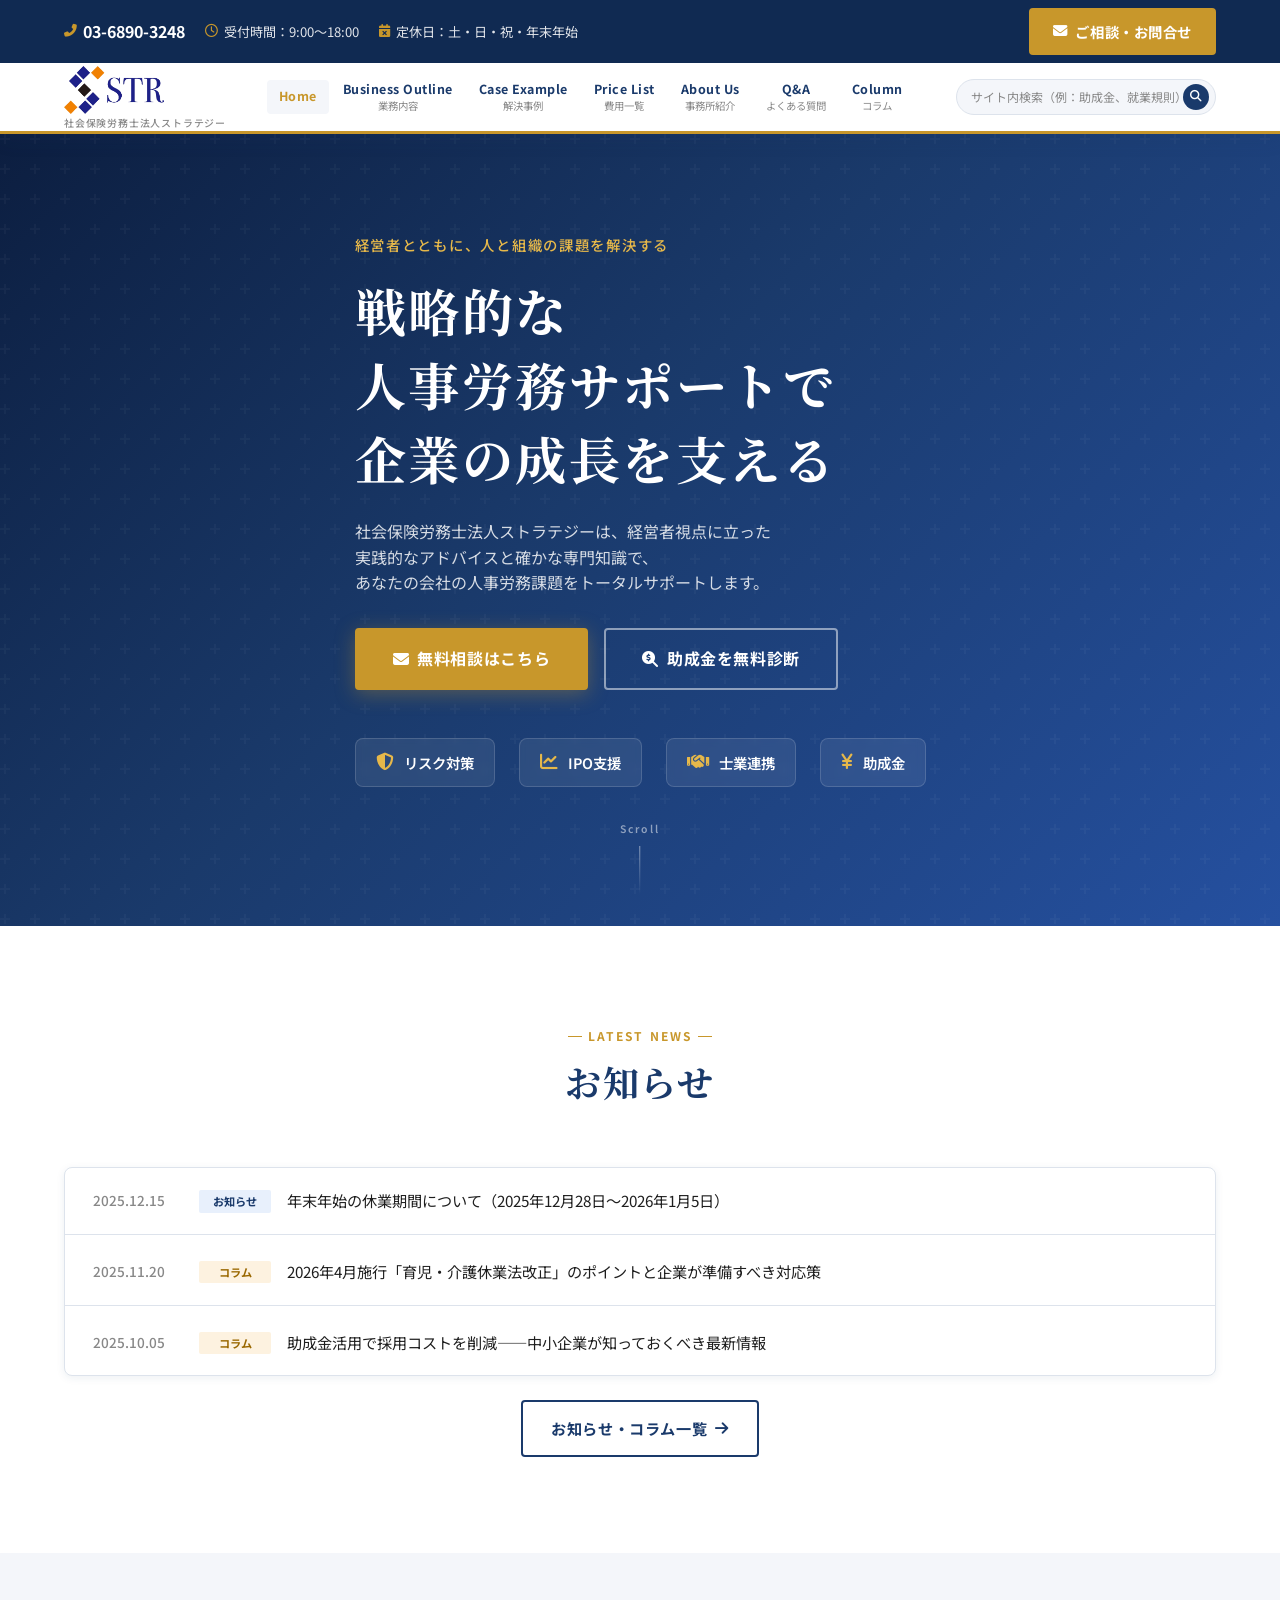
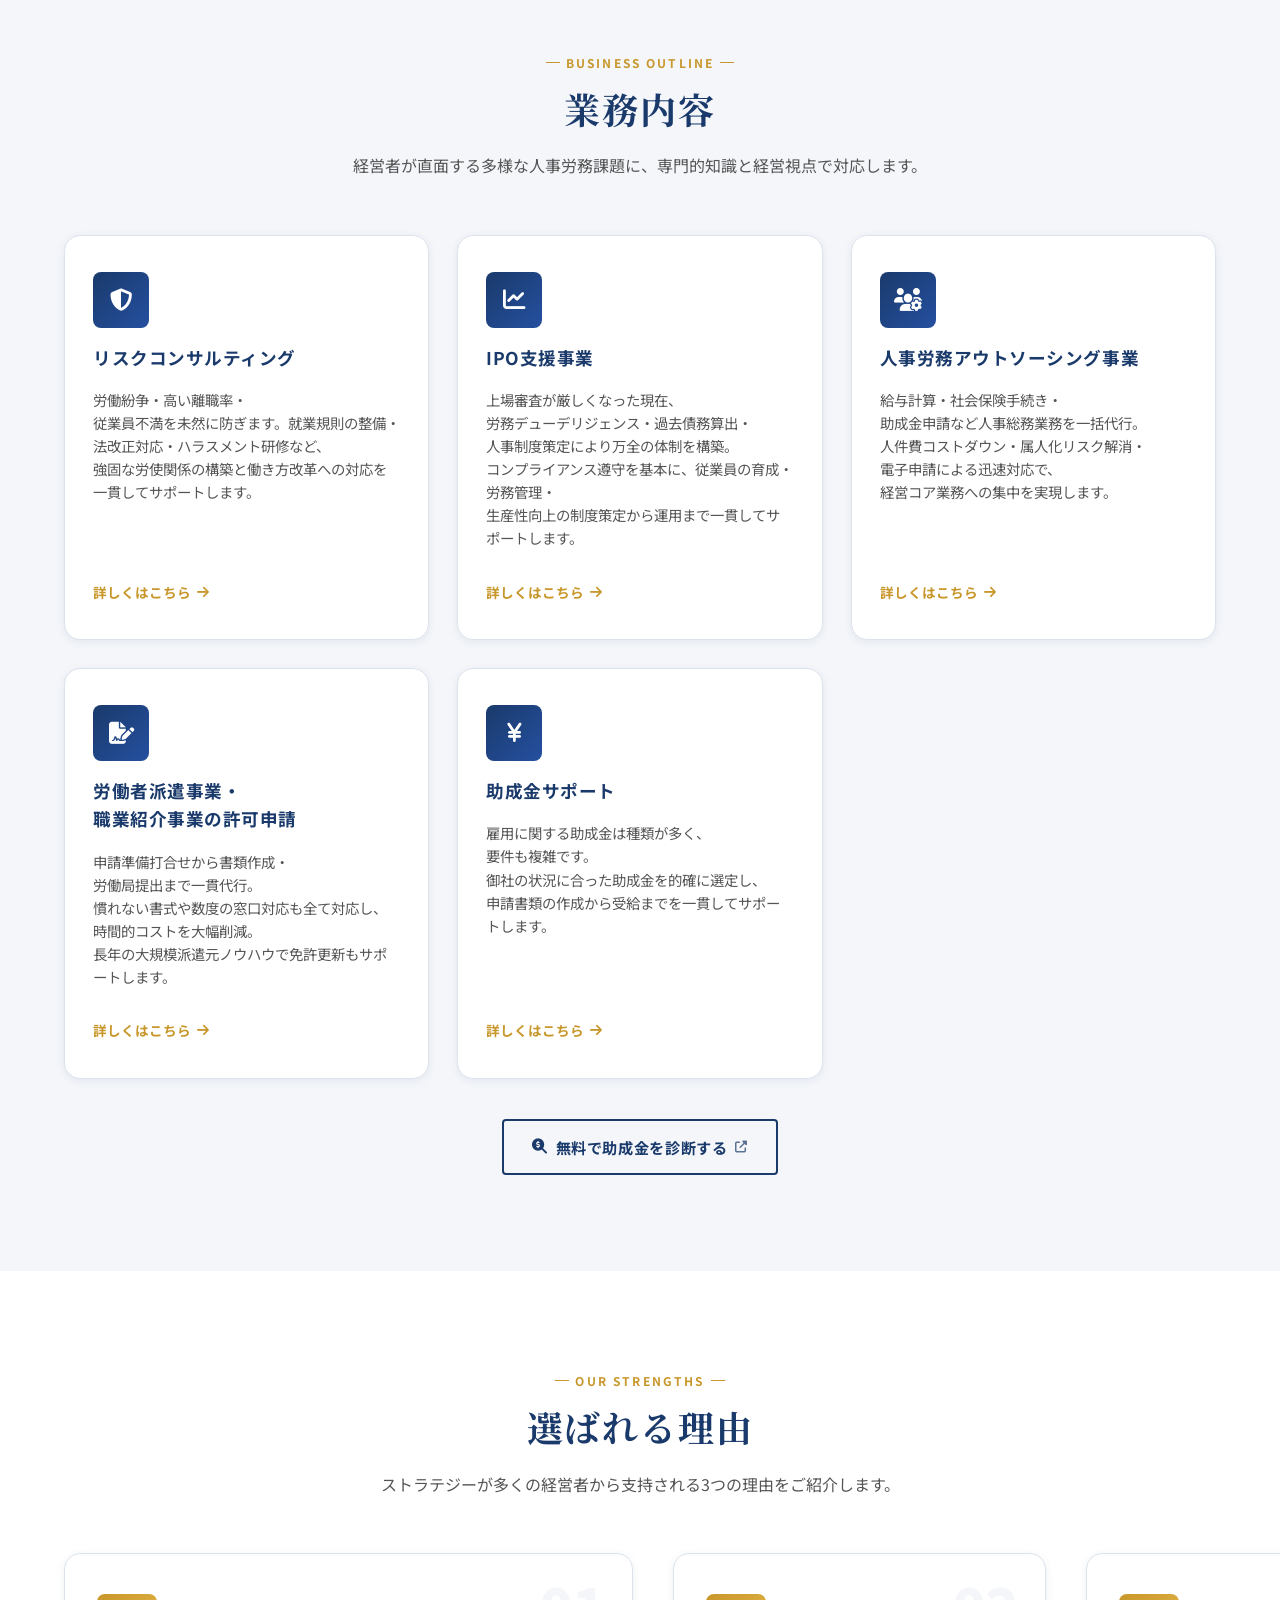
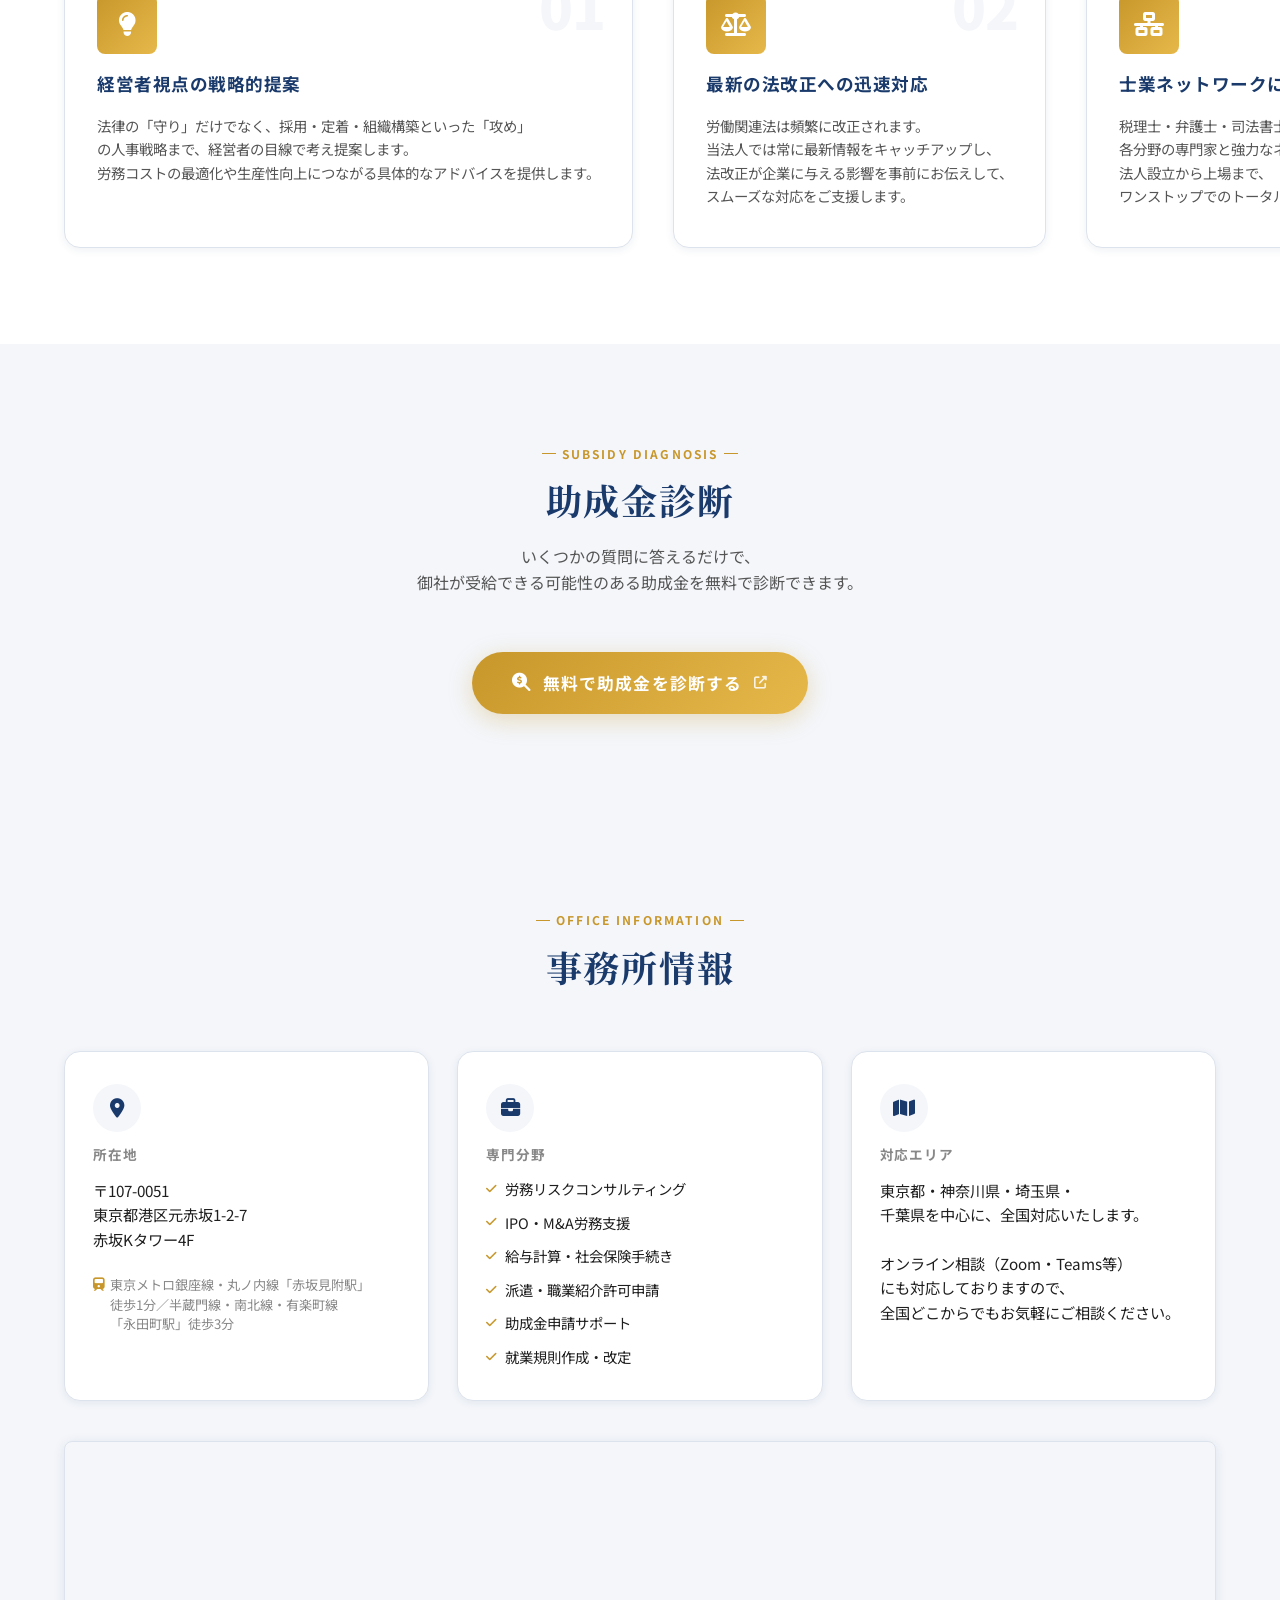
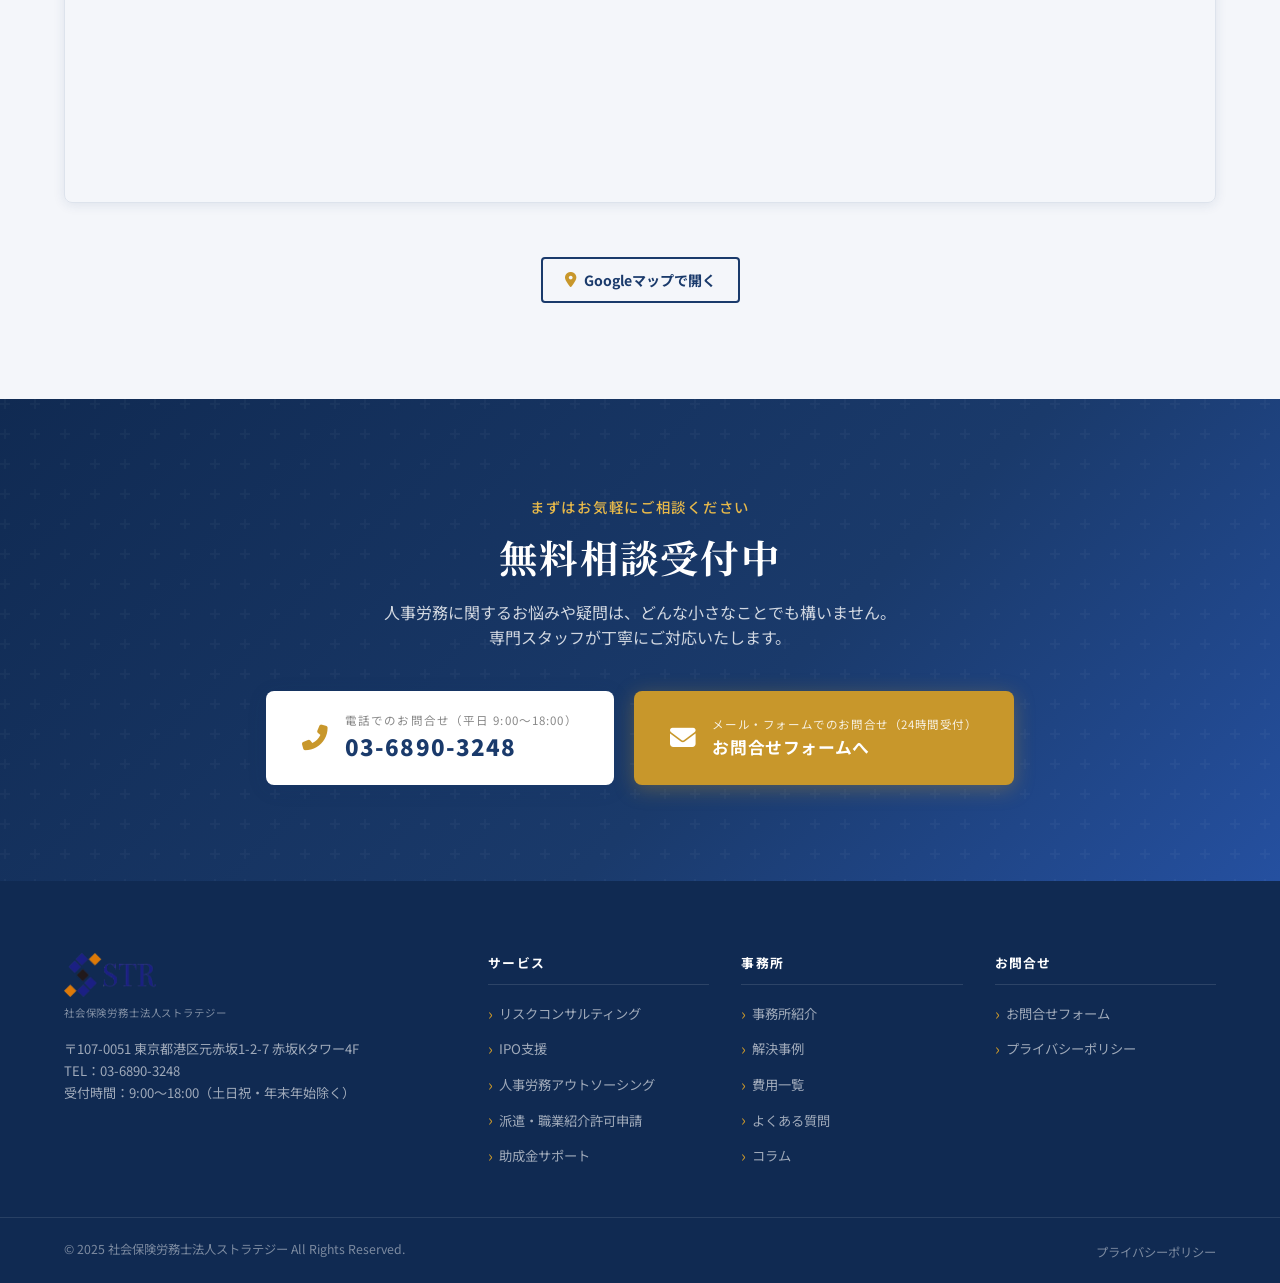
==== index.html @ 5805c8a8 "Add files via upload" ====
<!DOCTYPE html>
<html lang="ja">
<head>
  <meta charset="UTF-8">
  <meta name="viewport" content="width=device-width, initial-scale=1.0">
  <title>社会保険労務士法人ストラテジー｜人事労務・IPO支援・助成金・派遣許可申請</title>
  <meta name="description" content="社会保険労務士法人ストラテジーは東京都港区元赤坂を拠点に、リスクコンサルティング、IPO支援、人事労務アウトソーシング、派遣・職業紹介許可申請、助成金サポートなど、経営者視点で幅広くご支援します。">
  <meta name="keywords" content="社会保険労務士,社労士,東京,港区,IPO支援,人事労務,助成金,派遣許可,職業紹介,リスクコンサル">
  <!-- OGP -->
  <meta property="og:title" content="社会保険労務士法人ストラテジー｜人事労務・IPO支援・助成金">
  <meta property="og:description" content="東京都港区の社会保険労務士法人。経営者視点の戦略的人事労務サポートを提供します。">
  <meta property="og:type" content="website">
  <meta property="og:url" content="https://sr-strategy.jp/">
  <meta property="og:image" content="images/ogp.jpg">
  <meta property="og:site_name" content="社会保険労務士法人ストラテジー">
  <meta name="twitter:card" content="summary_large_image">
  <!-- Fonts -->
  <link rel="preconnect" href="https://fonts.googleapis.com">
  <link rel="preconnect" href="https://fonts.gstatic.com" crossorigin>
  <link href="https://fonts.googleapis.com/css2?family=Noto+Sans+JP:wght@300;400;500;700;900&family=Noto+Serif+JP:wght@400;700&display=swap" rel="stylesheet">
  <!-- Font Awesome -->
  <link rel="stylesheet" href="https://cdn.jsdelivr.net/npm/@fortawesome/fontawesome-free@6.4.0/css/all.min.css">
  <!-- Custom CSS -->
  <link rel="stylesheet" href="css/style.css">
</head>
<body>

  <!-- =========================================================
       HEADER
  ========================================================= -->
  <header class="site-header" id="site-header">
    <div class="header-top">
      <div class="container header-top-inner">
        <div class="header-info">
          <span class="header-tel">
            <i class="fas fa-phone-alt"></i>
            <a href="tel:0368903248">03-6890-3248</a>
          </span>
          <span class="header-hours">
            <i class="far fa-clock"></i>受付時間：9:00〜18:00
          </span>
          <span class="header-holiday">
            <i class="fas fa-calendar-times"></i>定休日：土・日・祝・年末年始
          </span>
        </div>
        <a href="contact.html" class="btn btn-cta">
          <i class="fas fa-envelope"></i>ご相談・お問合せ
        </a>
      </div>
    </div>
    <div class="header-main">
      <div class="container header-main-inner">
        <div class="site-logo">
          <a href="index.html">
            <img src="images/logo-transparent.png" alt="STRATOZ 社会保険労務士法人ストラテジー" class="logo-img">
            <span class="logo-ja">社会保険労務士法人ストラテジー</span>
          </a>
        </div>
        <nav class="global-nav" id="global-nav" aria-label="グローバルナビゲーション">
          <ul class="nav-list">
            <li class="nav-item active"><a href="index.html"><span class="nav-en">Home</span></a></li>
            <li class="nav-item"><a href="business.html"><span class="nav-en">Business Outline</span><span class="nav-ja">業務内容</span></a></li>
            <li class="nav-item"><a href="cases.html"><span class="nav-en">Case Example</span><span class="nav-ja">解決事例</span></a></li>
            <li class="nav-item"><a href="price.html"><span class="nav-en">Price List</span><span class="nav-ja">費用一覧</span></a></li>
            <li class="nav-item"><a href="about.html"><span class="nav-en">About Us</span><span class="nav-ja">事務所紹介</span></a></li>
            <li class="nav-item"><a href="qa.html"><span class="nav-en">Q&amp;A</span><span class="nav-ja">よくある質問</span></a></li>
            <li class="nav-item"><a href="column.html"><span class="nav-en">Column</span><span class="nav-ja">コラム</span></a></li>
          </ul>
        </nav>
        <form class="header-search" action="https://www.google.com/search" method="get" target="_blank" role="search" aria-label="サイト内検索">
          <input type="hidden" name="q" id="header-search-q">
          <input type="text" id="header-search-input" placeholder="サイト内検索（例：助成金、就業規則）" aria-label="検索キーワード" autocomplete="off">
          <button type="submit" aria-label="検索"><i class="fas fa-search"></i></button>
        </form>
        <button class="hamburger" id="hamburger" aria-label="メニューを開く" aria-expanded="false">
          <span></span><span></span><span></span>
        </button>
      </div>
    </div>
  </header>

  <!-- Mobile Nav Overlay -->
  <div class="mobile-nav-overlay" id="mobile-nav-overlay"></div>
  <nav class="mobile-nav" id="mobile-nav" aria-label="モバイルナビゲーション">
    <button class="mobile-nav-close" id="mobile-nav-close" aria-label="メニューを閉じる">
      <i class="fas fa-times"></i>
    </button>
    <div class="mobile-logo">
      <img src="images/logo-transparent.png" alt="STRATOZ 社会保険労務士法人ストラテジー" class="logo-img">
      <span class="logo-ja">社会保険労務士法人ストラテジー</span>
    </div>
    <ul class="mobile-nav-list">
      <li><a href="index.html">Home</a></li>
      <li><a href="business.html">Business Outline <span>業務内容</span></a></li>
      <li><a href="cases.html">Case Example <span>解決事例</span></a></li>
      <li><a href="price.html">Price List <span>費用一覧</span></a></li>
      <li><a href="about.html">About Us <span>事務所紹介</span></a></li>
      <li><a href="qa.html">Q&amp;A <span>よくある質問</span></a></li>
      <li><a href="column.html">Column <span>コラム</span></a></li>
    </ul>
    <form class="mobile-search" action="https://www.google.com/search" method="get" target="_blank" role="search" aria-label="サイト内検索">
      <input type="hidden" name="q" id="mobile-search-q">
      <input type="text" id="mobile-search-input" placeholder="サイト内検索（例：助成金、就業規則）" aria-label="検索キーワード" autocomplete="off">
      <button type="submit" aria-label="検索"><i class="fas fa-search"></i></button>
    </form>
    <div class="mobile-nav-contact">
      <a href="tel:0368903248" class="mobile-tel"><i class="fas fa-phone-alt"></i>03-6890-3248</a>
      <a href="contact.html" class="btn btn-cta"><i class="fas fa-envelope"></i>ご相談・お問合せ</a>
    </div>
  </nav>

  <main id="main-content">

    <!-- =========================================================
         ① HERO
    ========================================================= -->
    <section class="hero" aria-label="ヒーローセクション">
      <div class="hero-bg">
        <div class="hero-overlay"></div>
      </div>
      <div class="container hero-content">
        <div class="hero-text" data-aos="fade-up">
          <p class="hero-catch-sub">経営者とともに、人と組織の課題を解決する</p>
          <h1 class="hero-title">
            戦略的な<br>人事労務サポートで<br>企業の成長を支える
          </h1>
          <p class="hero-desc">
            社会保険労務士法人ストラテジーは、経営者視点に立った<br class="pc-only">
            実践的なアドバイスと確かな専門知識で、<br class="pc-only">
            あなたの会社の人事労務課題をトータルサポートします。
          </p>
          <div class="hero-cta-group">
            <a href="contact.html" class="btn btn-hero-primary">
              <i class="fas fa-envelope"></i>無料相談はこちら
            </a>
            <a href="https://www.strsp.jp/" target="_blank" rel="noopener noreferrer" class="btn btn-hero-secondary">
              <i class="fas fa-search-dollar"></i>助成金を無料診断
            </a>
          </div>
        </div>
        <div class="hero-features">
          <div class="hero-feature-item">
            <i class="fas fa-shield-alt"></i>
            <span>リスク対策</span>
          </div>
          <div class="hero-feature-item">
            <i class="fas fa-chart-line"></i>
            <span>IPO支援</span>
          </div>
          <div class="hero-feature-item">
            <i class="fas fa-handshake"></i>
            <span>士業連携</span>
          </div>
          <div class="hero-feature-item">
            <i class="fas fa-yen-sign"></i>
            <span>助成金</span>
          </div>
        </div>
      </div>
      <div class="hero-scroll">
        <span>Scroll</span>
        <div class="scroll-line"></div>
      </div>
    </section>

    <!-- =========================================================
         ② NEWS & INFORMATION
    ========================================================= -->
    <section class="news-section section-padding" id="news">
      <div class="container">
        <div class="section-header">
          <p class="section-label">Latest News</p>
          <h2 class="section-title">お知らせ</h2>
        </div>
        <div class="news-inner">
          <ul class="news-list" id="news-list">
            <li class="news-item">
              <a href="column.html" class="news-link">
                <time class="news-date" datetime="2025-12-15">2025.12.15</time>
                <span class="news-tag tag-info">お知らせ</span>
                <p class="news-title">年末年始の休業期間について（2025年12月28日〜2026年1月5日）</p>
              </a>
            </li>
            <li class="news-item">
              <a href="column.html" class="news-link">
                <time class="news-date" datetime="2025-11-20">2025.11.20</time>
                <span class="news-tag tag-column">コラム</span>
                <p class="news-title">2026年4月施行「育児・介護休業法改正」のポイントと企業が準備すべき対応策</p>
              </a>
            </li>
            <li class="news-item">
              <a href="column.html" class="news-link">
                <time class="news-date" datetime="2025-10-05">2025.10.05</time>
                <span class="news-tag tag-column">コラム</span>
                <p class="news-title">助成金活用で採用コストを削減——中小企業が知っておくべき最新情報</p>
              </a>
            </li>
          </ul>
          <div class="news-more">
            <a href="column.html" class="btn btn-outline">
              お知らせ・コラム一覧 <i class="fas fa-arrow-right"></i>
            </a>
          </div>
        </div>
      </div>
    </section>

    <!-- =========================================================
         ③ 業務内容カード
    ========================================================= -->
    <section class="business-section section-padding bg-light" id="business">
      <div class="container">
        <div class="section-header">
          <p class="section-label">Business Outline</p>
          <h2 class="section-title">業務内容</h2>
          <p class="section-desc">経営者が直面する多様な人事労務課題に、専門的知識と経営視点で対応します。</p>
        </div>
        <div class="business-grid">

          <article class="business-card" data-aos="fade-up" data-aos-delay="0">
            <div class="business-card-icon">
              <i class="fas fa-shield-alt"></i>
            </div>
            <h3 class="business-card-title">リスクコンサルティング</h3>
            <p class="business-card-desc">
              労働紛争・高い離職率・従業員不満を未然に防ぎます。就業規則の整備・法改正対応・ハラスメント研修など、強固な労使関係の構築と働き方改革への対応を一貫してサポートします。
            </p>
            <a href="business.html#risk" class="business-card-link">
              詳しくはこちら <i class="fas fa-arrow-right"></i>
            </a>
          </article>

          <article class="business-card" data-aos="fade-up" data-aos-delay="100">
            <div class="business-card-icon">
              <i class="fas fa-chart-line"></i>
            </div>
            <h3 class="business-card-title">IPO支援事業</h3>
            <p class="business-card-desc">
              上場審査が厳しくなった現在、労務デューデリジェンス・過去債務算出・人事制度策定により万全の体制を構築。コンプライアンス遵守を基本に、従業員の育成・労務管理・生産性向上の制度策定から運用まで一貫してサポートします。
            </p>
            <a href="business.html#ipo" class="business-card-link">
              詳しくはこちら <i class="fas fa-arrow-right"></i>
            </a>
          </article>

          <article class="business-card" data-aos="fade-up" data-aos-delay="200">
            <div class="business-card-icon">
              <i class="fas fa-users-cog"></i>
            </div>
            <h3 class="business-card-title">人事労務アウトソーシング事業</h3>
            <p class="business-card-desc">
              給与計算・社会保険手続き・助成金申請など人事総務業務を一括代行。人件費コストダウン・属人化リスク解消・電子申請による迅速対応で、経営コア業務への集中を実現します。
            </p>
            <a href="business.html#outsourcing" class="business-card-link">
              詳しくはこちら <i class="fas fa-arrow-right"></i>
            </a>
          </article>

          <article class="business-card" data-aos="fade-up" data-aos-delay="300">
            <div class="business-card-icon">
              <i class="fas fa-file-signature"></i>
            </div>
            <h3 class="business-card-title">労働者派遣事業・職業紹介事業の許可申請</h3>
            <p class="business-card-desc">
              申請準備打合せから書類作成・労働局提出まで一貫代行。慣れない書式や数度の窓口対応も全て対応し、時間的コストを大幅削減。長年の大規模派遣元ノウハウで免許更新もサポートします。
            </p>
            <a href="business.html#dispatch" class="business-card-link">
              詳しくはこちら <i class="fas fa-arrow-right"></i>
            </a>
          </article>

          <article class="business-card" data-aos="fade-up" data-aos-delay="400">
            <div class="business-card-icon">
              <i class="fas fa-yen-sign"></i>
            </div>
            <h3 class="business-card-title">助成金サポート</h3>
            <p class="business-card-desc">
              雇用に関する助成金は種類が多く、要件も複雑です。御社の状況に合った助成金を的確に選定し、申請書類の作成から受給までを一貫してサポートします。
            </p>
            <a href="business.html#subsidy" class="business-card-link">
              詳しくはこちら <i class="fas fa-arrow-right"></i>
            </a>
          </article>

        </div>
        <div class="business-more">
          <a href="https://www.strsp.jp/" target="_blank" rel="noopener noreferrer" class="btn btn-outline">
            <i class="fas fa-search-dollar"></i> 無料で助成金を診断する <i class="fas fa-external-link-alt" style="font-size:0.75rem;opacity:0.7;"></i>
          </a>
        </div>
      </div>
    </section>

    <!-- =========================================================
         ④ 事務所の強み
    ========================================================= -->
    <section class="strength-section section-padding" id="strength">
      <div class="container">
        <div class="section-header">
          <p class="section-label">Our Strengths</p>
          <h2 class="section-title">選ばれる理由</h2>
          <p class="section-desc">ストラテジーが多くの経営者から支持される3つの理由をご紹介します。</p>
        </div>
        <div class="strength-grid">

          <div class="strength-item" data-aos="fade-up" data-aos-delay="0">
            <div class="strength-number">01</div>
            <div class="strength-icon"><i class="fas fa-lightbulb"></i></div>
            <h3 class="strength-title">経営者視点の戦略的提案</h3>
            <p class="strength-desc">
              法律の「守り」だけでなく、採用・定着・組織構築といった「攻め」の人事戦略まで、経営者の目線で考え提案します。労務コストの最適化や生産性向上につながる具体的なアドバイスを提供します。
            </p>
          </div>

          <div class="strength-item" data-aos="fade-up" data-aos-delay="150">
            <div class="strength-number">02</div>
            <div class="strength-icon"><i class="fas fa-balance-scale"></i></div>
            <h3 class="strength-title">最新の法改正への迅速対応</h3>
            <p class="strength-desc">
              労働関連法は頻繁に改正されます。当法人では常に最新情報をキャッチアップし、法改正が企業に与える影響を事前にお伝えして、スムーズな対応をご支援します。
            </p>
          </div>

          <div class="strength-item" data-aos="fade-up" data-aos-delay="300">
            <div class="strength-number">03</div>
            <div class="strength-icon"><i class="fas fa-network-wired"></i></div>
            <h3 class="strength-title">士業ネットワークによる連携対応</h3>
            <p class="strength-desc">
              税理士・弁護士・司法書士・行政書士など、各分野の専門家と強力なネットワークを構築しています。法人設立から上場まで、ワンストップでのトータルサポートが可能です。
            </p>
          </div>

        </div>
      </div>
    </section>

    <!-- =========================================================
         ⑤ 助成金診断
    ========================================================= -->
    <section class="subsidy-section section-padding" id="subsidy-diagnosis">
      <div class="container">
        <div class="section-header" data-aos="fade-up">
          <p class="section-label">Subsidy Diagnosis</p>
          <h2 class="section-title">助成金診断</h2>
          <p class="section-desc">いくつかの質問に答えるだけで、御社が受給できる可能性のある助成金を無料で診断できます。</p>
        </div>
        <div class="subsidy-btn-wrap" data-aos="fade-up">
          <a href="https://www.strsp.jp/" target="_blank" rel="noopener noreferrer" class="btn-subsidy">
            <i class="fas fa-search-dollar"></i>
            無料で助成金を診断する
            <i class="fas fa-external-link-alt subsidy-link-icon"></i>
          </a>
        </div>
      </div>
    </section>

    <!-- =========================================================
         ⑥ 事務所情報
    ========================================================= -->
    <section class="office-section section-padding bg-light" id="office">
      <div class="container">
        <div class="section-header">
          <p class="section-label">Office Information</p>
          <h2 class="section-title">事務所情報</h2>
        </div>
        <div class="office-inner">
          <div class="office-info-grid">
            <div class="office-info-card" data-aos="fade-up">
              <div class="office-info-icon"><i class="fas fa-map-marker-alt"></i></div>
              <h3 class="office-info-label">所在地</h3>
              <p class="office-info-value">
                〒107-0051<br>
                東京都港区元赤坂1-2-7<br>
                赤坂Kタワー4F
              </p>
              <p class="office-access">
                <i class="fas fa-train"></i>東京メトロ銀座線・丸ノ内線「赤坂見附駅」徒歩1分／半蔵門線・南北線・有楽町線「永田町駅」徒歩3分
              </p>
            </div>
            <div class="office-info-card" data-aos="fade-up" data-aos-delay="100">
              <div class="office-info-icon"><i class="fas fa-briefcase"></i></div>
              <h3 class="office-info-label">専門分野</h3>
              <ul class="office-specialty-list">
                <li><i class="fas fa-check"></i>労務リスクコンサルティング</li>
                <li><i class="fas fa-check"></i>IPO・M&amp;A労務支援</li>
                <li><i class="fas fa-check"></i>給与計算・社会保険手続き</li>
                <li><i class="fas fa-check"></i>派遣・職業紹介許可申請</li>
                <li><i class="fas fa-check"></i>助成金申請サポート</li>
                <li><i class="fas fa-check"></i>就業規則作成・改定</li>
              </ul>
            </div>
            <div class="office-info-card" data-aos="fade-up" data-aos-delay="200">
              <div class="office-info-icon"><i class="fas fa-map"></i></div>
              <h3 class="office-info-label">対応エリア</h3>
              <p class="office-info-value">
                東京都・神奈川県・埼玉県・千葉県を中心に、全国対応いたします。<br><br>
                オンライン相談（Zoom・Teams等）にも対応しておりますので、全国どこからでもお気軽にご相談ください。
              </p>
            </div>
          </div>
          <div class="office-map" data-aos="fade-up">
            <iframe
              src="https://www.google.com/maps/embed?pb=!1m18!1m12!1m3!1d3241.5!2d139.7267!3d35.6789!2m3!1f0!2f0!3f0!3m2!1i1024!2i768!4f13.1!3m3!1m2!1s0x60188b7b2b2b2b2b%3A0x0!2z5p2x5Lqs6YO95riv5Yy6576O5LuY5Z2C77yR77yCMi03IOi_o5Z25Lqs5LiKIOWkqumDqA!5e0!3m2!1sja!2sjp!4v1700000000000&q=赤坂Kタワー+東京都港区元赤坂1-2-7"
              width="100%"
              height="360"
              style="border:0;display:block;"
              allowfullscreen=""
              loading="lazy"
              referrerpolicy="no-referrer-when-downgrade"
              title="社会保険労務士法人ストラテジー アクセスマップ"
            ></iframe>
          </div>
          <div style="text-align:center;" data-aos="fade-up">
            <a href="https://www.google.com/maps/search/東京都港区元赤坂1-2-7+赤坂Kタワー4F" target="_blank" rel="noopener noreferrer" class="map-open-btn">
              <i class="fas fa-map-marker-alt"></i>Googleマップで開く
            </a>
          </div>
        </div>
      </div>
    </section>

    <!-- =========================================================
         ⑥ お問合せ
    ========================================================= -->
    <section class="contact-cta-section" id="contact-cta">
      <div class="container">
        <div class="contact-cta-inner">
          <div class="contact-cta-text" data-aos="fade-up">
            <p class="contact-cta-sub">まずはお気軽にご相談ください</p>
            <h2 class="contact-cta-title">無料相談受付中</h2>
            <p class="contact-cta-desc">
              人事労務に関するお悩みや疑問は、どんな小さなことでも構いません。<br>
              専門スタッフが丁寧にご対応いたします。
            </p>
          </div>
          <div class="contact-cta-buttons" data-aos="fade-up" data-aos-delay="150">
            <a href="tel:0368903248" class="btn btn-tel">
              <i class="fas fa-phone-alt"></i>
              <span>
                <small>電話でのお問合せ（平日 9:00〜18:00）</small>
                03-6890-3248
              </span>
            </a>
            <a href="contact.html" class="btn btn-contact-mail">
              <i class="fas fa-envelope"></i>
              <span>
                <small>メール・フォームでのお問合せ（24時間受付）</small>
                お問合せフォームへ
              </span>
            </a>
          </div>
        </div>
      </div>
    </section>

  </main>

  <!-- =========================================================
       ⑦ FOOTER
  ========================================================= -->
  <footer class="site-footer">
    <div class="footer-main">
      <div class="container footer-main-inner">
        <div class="footer-brand">
          <div class="footer-logo">
            <img src="images/logo-transparent.png" alt="STRATOZ 社会保険労務士法人ストラテジー" class="logo-img">
            <span class="logo-ja">社会保険労務士法人ストラテジー</span>
          </div>
          <address class="footer-address">
            〒107-0051 東京都港区元赤坂1-2-7 赤坂Kタワー4F<br>
            TEL：<a href="tel:0368903248">03-6890-3248</a><br>
            受付時間：9:00〜18:00（土日祝・年末年始除く）
          </address>
        </div>

        <nav class="footer-nav" aria-label="フッターナビゲーション">
          <div class="footer-nav-col">
            <h3 class="footer-nav-heading">サービス</h3>
            <ul>
              <li><a href="business.html#risk">リスクコンサルティング</a></li>
              <li><a href="business.html#ipo">IPO支援</a></li>
              <li><a href="business.html#outsourcing">人事労務アウトソーシング</a></li>
              <li><a href="business.html#dispatch">派遣・職業紹介許可申請</a></li>
              <li><a href="business.html#subsidy">助成金サポート</a></li>
            </ul>
          </div>
          <div class="footer-nav-col">
            <h3 class="footer-nav-heading">事務所</h3>
            <ul>
              <li><a href="about.html">事務所紹介</a></li>
              <li><a href="cases.html">解決事例</a></li>
              <li><a href="price.html">費用一覧</a></li>
              <li><a href="qa.html">よくある質問</a></li>
              <li><a href="column.html">コラム</a></li>
            </ul>
          </div>
          <div class="footer-nav-col">
            <h3 class="footer-nav-heading">お問合せ</h3>
            <ul>
              <li><a href="contact.html">お問合せフォーム</a></li>
              <li><a href="privacy.html">プライバシーポリシー</a></li>
            </ul>
          </div>
        </nav>
      </div>
    </div>
    <div class="footer-bottom">
      <div class="container footer-bottom-inner">
        <p class="copyright">&copy; 2025 社会保険労務士法人ストラテジー All Rights Reserved.</p>
        <ul class="footer-links">
          <li><a href="privacy.html">プライバシーポリシー</a></li>
        </ul>
      </div>
    </div>
  </footer>

  <!-- Back to Top -->
  <button class="back-to-top" id="back-to-top" aria-label="ページトップへ戻る">
    <i class="fas fa-chevron-up"></i>
  </button>

  <!-- JS -->
  <script src="js/main.js"></script>
</body>
</html>
---- css/style.css ----
/* ============================================================
   社会保険労務士法人ストラテジー - メインスタイルシート
   ============================================================ */

/* ----------------------------------------------------------
   CSS Variables / Root
---------------------------------------------------------- */
:root {
  /* Brand Colors */
  --color-primary:      #1a3a6b;   /* Navy Blue */
  --color-primary-dark: #102a52;
  --color-primary-light:#2550a0;
  --color-accent:       #c8972b;   /* Gold */
  --color-accent-light: #e6b84a;
  --color-text:         #1e1e1e;
  --color-text-light:   #555555;
  --color-text-muted:   #888888;
  --color-bg:           #ffffff;
  --color-bg-light:     #f4f6fa;
  --color-border:       #dde3ec;
  --color-white:        #ffffff;

  /* Typography */
  --font-sans:  'Noto Sans JP', sans-serif;
  --font-serif: 'Noto Serif JP', serif;

  /* Spacing */
  --section-padding: 96px 0;
  --section-padding-sm: 60px 0;

  /* Transitions */
  --transition: 0.3s ease;
  --transition-slow: 0.6s ease;

  /* Shadows */
  --shadow-sm: 0 2px 8px rgba(26,58,107,0.08);
  --shadow-md: 0 4px 20px rgba(26,58,107,0.12);
  --shadow-lg: 0 8px 40px rgba(26,58,107,0.16);

  /* Radius */
  --radius-sm: 4px;
  --radius-md: 8px;
  --radius-lg: 16px;

  /* Container */
  --container-max: 1200px;
  --container-pad: 0 24px;
}

/* ----------------------------------------------------------
   Reset & Base
---------------------------------------------------------- */
*, *::before, *::after { box-sizing: border-box; margin: 0; padding: 0; }

html {
  font-size: 16px;
  scroll-behavior: smooth;
  scroll-padding-top: 100px;
}

body {
  font-family: var(--font-sans);
  font-weight: 400;
  color: var(--color-text);
  background: var(--color-bg);
  line-height: 1.6;
  -webkit-font-smoothing: antialiased;
  /* 日本語：単語の途中で改行しない */
  word-break: keep-all;
  overflow-wrap: break-word;
  line-break: strict;
}

img { max-width: 100%; height: auto; display: block; }
a { color: inherit; text-decoration: none; transition: var(--transition); }
ul { list-style: none; }
address { font-style: normal; }
button { cursor: pointer; border: none; background: none; font-family: inherit; }

/* ----------------------------------------------------------
   Paragraph & text layout
---------------------------------------------------------- */
/* 日本語：p タグでも単語の途中で改行しない */
p {
  word-break: keep-all;
  overflow-wrap: break-word;
}
/* コンテンツ領域の p タグ：適切な行間と段落間余白 */
.content-section p,
.page-hero p,
section p {
  line-height: 1.6;
  margin-bottom: 12px;
}
/* 最後の p は余白なし */
.content-section p:last-child,
section p:last-child {
  margin-bottom: 0;
}
/* section-desc */
.section-desc {
  line-height: 1.6 !important;
  margin-bottom: 0 !important;
}
/* コンテンツ領域の li：箇条書き行間を詰める */
.content-section li,
section li {
  line-height: 1.5;
  margin-bottom: 4px;
}
.content-section li:last-child,
section li:last-child {
  margin-bottom: 0;
}
/* スマホ専用の改行タグ（.br-sp）は PC で非表示 */
.br-sp { display: none; }
@media (max-width: 640px) {
  .br-sp { display: block; }
}

/* ----------------------------------------------------------
   Utility
---------------------------------------------------------- */
.container {
  max-width: var(--container-max);
  margin: 0 auto;
  padding: var(--container-pad);
}

.section-padding { padding: var(--section-padding); }
.bg-light { background: var(--color-bg-light); }
.pc-only { display: inline; }

/* Section Header */
.section-header {
  text-align: center;
  margin-bottom: 56px;
}
.section-label {
  display: inline-block;
  font-size: 0.75rem;
  font-weight: 700;
  letter-spacing: 0.18em;
  text-transform: uppercase;
  color: var(--color-accent);
  margin-bottom: 8px;
  position: relative;
  padding: 0 20px;
}
.section-label::before,
.section-label::after {
  content: '';
  position: absolute;
  top: 50%;
  width: 14px;
  height: 1px;
  background: var(--color-accent);
}
.section-label::before { right: 0; }
.section-label::after  { left: 0; }

.section-title {
  font-size: clamp(1.75rem, 4vw, 2.25rem);
  font-weight: 700;
  color: var(--color-primary);
  letter-spacing: 0.05em;
  margin-bottom: 16px;
  font-family: var(--font-serif);
}
.section-desc {
  font-size: 1rem;
  color: var(--color-text-light);
  max-width: 640px;
  margin: 0 auto;
  line-height: 1.6;
}

/* Buttons */
.btn {
  display: inline-flex;
  align-items: center;
  gap: 8px;
  font-family: var(--font-sans);
  font-weight: 700;
  font-size: 0.95rem;
  letter-spacing: 0.04em;
  border-radius: var(--radius-sm);
  transition: var(--transition);
  cursor: pointer;
  text-align: center;
  white-space: nowrap;
  padding: 14px 28px;
  text-decoration: none;
}
.btn-cta {
  background: var(--color-accent);
  color: var(--color-white);
  border: 2px solid var(--color-accent);
  padding: 10px 22px;
  font-size: 0.9rem;
  border-radius: var(--radius-sm);
}
.btn-cta:hover {
  background: var(--color-accent-light);
  border-color: var(--color-accent-light);
  transform: translateY(-1px);
}
.btn-outline {
  background: transparent;
  color: var(--color-primary);
  border: 2px solid var(--color-primary);
  border-radius: var(--radius-sm);
}
.btn-outline:hover {
  background: var(--color-primary);
  color: var(--color-white);
  transform: translateY(-1px);
}

/* AOS-like fade animations (CSS only) */
[data-aos] {
  opacity: 0;
  transform: translateY(24px);
  transition: opacity 0.7s ease, transform 0.7s ease;
}
[data-aos].aos-animate {
  opacity: 1;
  transform: translateY(0);
}
[data-aos-delay="100"] { transition-delay: 0.1s; }
[data-aos-delay="150"] { transition-delay: 0.15s; }
[data-aos-delay="200"] { transition-delay: 0.2s; }
[data-aos-delay="300"] { transition-delay: 0.3s; }
[data-aos-delay="400"] { transition-delay: 0.4s; }

/* ----------------------------------------------------------
   HEADER
---------------------------------------------------------- */
.site-header {
  position: sticky;
  top: 0;
  z-index: 1000;
  box-shadow: var(--shadow-md);
}

/* Header Top Bar */
.header-top {
  background: var(--color-primary-dark);
  color: var(--color-white);
  padding: 8px 0;
}
.header-top-inner {
  display: flex;
  align-items: center;
  justify-content: space-between;
  gap: 16px;
}
.header-info {
  display: flex;
  align-items: center;
  gap: 20px;
  flex-wrap: wrap;
  font-size: 0.82rem;
}
.header-info span {
  display: flex;
  align-items: center;
  gap: 6px;
  color: rgba(255,255,255,0.88);
}
.header-tel {
  font-size: 1rem !important;
  font-weight: 700;
  color: var(--color-white) !important;
}
.header-tel a { color: inherit; }
.header-tel a:hover { color: var(--color-accent-light); }
.header-info i { color: var(--color-accent); font-size: 0.8rem; }

/* Header Main */
.header-main {
  background: var(--color-white);
  border-bottom: 3px solid var(--color-accent);
}
.header-main-inner {
  display: flex;
  align-items: center;
  justify-content: space-between;
  gap: 16px;
  min-height: 68px;
}

/* Logo */
.site-logo a {
  display: flex;
  flex-direction: column;
  line-height: 1;
  gap: 4px;
}
/* ヘッダーロゴ画像 */
.logo-img {
  display: block;
  height: 48px;
  width: auto;
  max-width: 220px;
  object-fit: contain;
  object-position: left center;
}
/* フォールバック（画像なし時） */
.logo-en {
  font-size: 1.55rem;
  font-weight: 900;
  letter-spacing: 0.22em;
  background: linear-gradient(135deg, var(--color-primary) 0%, var(--color-primary-light) 60%, var(--color-accent) 100%);
  -webkit-background-clip: text;
  -webkit-text-fill-color: transparent;
  background-clip: text;
  text-transform: uppercase;
  display: none; /* 画像使用時は非表示 */
}
.logo-ja {
  font-size: 0.62rem;
  color: var(--color-text-muted);
  letter-spacing: 0.08em;
  font-weight: 500;
}

/* Global Nav */
.global-nav { display: flex; align-items: center; gap: 8px; }

/* ----------------------------------------------------------
   SITE SEARCH FORM
---------------------------------------------------------- */
/* PC ヘッダー内検索フォーム */
.header-search {
  display: flex;
  align-items: center;
  background: var(--color-bg-light);
  border: 1px solid var(--color-border);
  border-radius: 100px;
  padding: 4px 6px 4px 14px;
  gap: 4px;
  transition: var(--transition);
  width: 260px;
  flex-shrink: 0;
}
.header-search:focus-within {
  border-color: var(--color-primary);
  box-shadow: 0 0 0 2px rgba(26,58,107,0.10);
  background: #fff;
}
.header-search input {
  flex: 1;
  border: none;
  background: transparent;
  font-family: var(--font-sans);
  font-size: 0.78rem;
  color: var(--color-text);
  outline: none;
  min-width: 0;
}
.header-search input::placeholder {
  color: var(--color-text-muted);
  font-size: 0.75rem;
}
.header-search button {
  display: flex;
  align-items: center;
  justify-content: center;
  width: 26px;
  height: 26px;
  border-radius: 50%;
  background: var(--color-primary);
  color: #fff;
  border: none;
  cursor: pointer;
  flex-shrink: 0;
  transition: var(--transition);
  font-size: 0.72rem;
}
.header-search button:hover { background: var(--color-accent); }

/* モバイルナビ内検索フォーム */
.mobile-search {
  display: flex;
  align-items: center;
  background: var(--color-bg-light);
  border: 1px solid var(--color-border);
  border-radius: 100px;
  padding: 6px 8px 6px 16px;
  gap: 6px;
}
.mobile-search:focus-within {
  border-color: var(--color-primary);
  background: #fff;
}
.mobile-search input {
  flex: 1;
  border: none;
  background: transparent;
  font-family: var(--font-sans);
  font-size: 0.85rem;
  color: var(--color-text);
  outline: none;
  min-width: 0;
}
.mobile-search input::placeholder {
  color: var(--color-text-muted);
  font-size: 0.82rem;
}
.mobile-search button {
  display: flex;
  align-items: center;
  justify-content: center;
  width: 30px;
  height: 30px;
  border-radius: 50%;
  background: var(--color-primary);
  color: #fff;
  border: none;
  cursor: pointer;
  flex-shrink: 0;
  transition: var(--transition);
  font-size: 0.8rem;
}
.mobile-search button:hover { background: var(--color-accent); }

.nav-list {
  display: flex;
  align-items: center;
  gap: 2px;
}
.nav-item a {
  display: flex;
  flex-direction: column;
  align-items: center;
  padding: 8px 12px;
  font-size: 0.72rem;
  line-height: 1.4;
  border-radius: var(--radius-sm);
  transition: var(--transition);
}
.nav-item .nav-en {
  font-weight: 700;
  letter-spacing: 0.04em;
  font-size: 0.78rem;
  color: var(--color-primary);
}
.nav-item .nav-ja {
  font-size: 0.65rem;
  color: var(--color-text-muted);
  margin-top: 1px;
}
.nav-item a:hover,
.nav-item.active a {
  background: var(--color-bg-light);
  color: var(--color-accent);
}
.nav-item a:hover .nav-en,
.nav-item.active a .nav-en { color: var(--color-accent); }

/* Hamburger */
.hamburger {
  display: none;
  flex-direction: column;
  gap: 5px;
  padding: 8px;
  z-index: 1100;
}
.hamburger span {
  display: block;
  width: 24px;
  height: 2px;
  background: var(--color-primary);
  border-radius: 2px;
  transition: var(--transition);
}
.hamburger.active span:nth-child(1) {
  transform: translateY(7px) rotate(45deg);
}
.hamburger.active span:nth-child(2) { opacity: 0; }
.hamburger.active span:nth-child(3) {
  transform: translateY(-7px) rotate(-45deg);
}

/* Mobile Nav */
.mobile-nav-overlay {
  display: none;
  position: fixed;
  inset: 0;
  background: rgba(0,0,0,0.5);
  z-index: 1050;
}
.mobile-nav-overlay.active { display: block; }

.mobile-nav {
  position: fixed;
  top: 0;
  right: -320px;
  width: 300px;
  height: 100dvh;
  background: var(--color-white);
  z-index: 1100;
  overflow-y: auto;
  transition: right 0.35s ease;
  padding: 20px;
  display: flex;
  flex-direction: column;
  gap: 20px;
}
.mobile-nav.active { right: 0; }
.mobile-nav-close {
  align-self: flex-end;
  font-size: 1.4rem;
  color: var(--color-text-light);
  padding: 4px;
}
.mobile-logo { border-bottom: 2px solid var(--color-accent); padding-bottom: 16px; display: flex; flex-direction: column; gap: 4px; }
.mobile-logo .logo-img {
  display: block;
  height: 44px;
  width: auto;
  max-width: 200px;
  object-fit: contain;
  object-position: left center;
}
.mobile-logo .logo-en {
  display: none; /* 画像使用時は非表示 */
}
.mobile-logo .logo-ja {
  font-size: 0.62rem;
  color: var(--color-text-muted);
  letter-spacing: 0.08em;
  font-weight: 500;
}
.mobile-nav-list li a {
  display: block;
  padding: 12px 0;
  border-bottom: 1px solid var(--color-border);
  font-weight: 700;
  color: var(--color-primary);
  font-size: 0.95rem;
}
.mobile-nav-list li a span {
  display: inline-block;
  font-size: 0.75rem;
  color: var(--color-text-muted);
  font-weight: 400;
  margin-left: 6px;
}
.mobile-nav-contact {
  display: flex;
  flex-direction: column;
  gap: 12px;
  padding-top: 8px;
}
.mobile-tel {
  display: flex;
  align-items: center;
  gap: 8px;
  font-size: 1.2rem;
  font-weight: 700;
  color: var(--color-primary);
  justify-content: center;
  padding: 12px;
  border: 2px solid var(--color-primary);
  border-radius: var(--radius-sm);
}
.mobile-nav-contact .btn-cta { justify-content: center; }

/* ----------------------------------------------------------
   HERO
---------------------------------------------------------- */
.hero {
  position: relative;
  min-height: 88vh;
  display: flex;
  align-items: center;
  overflow: hidden;
}
.hero-bg {
  position: absolute;
  inset: 0;
  background:
    linear-gradient(135deg, #0c1e40 0%, #1a3a6b 45%, #2550a0 100%);
}
.hero-overlay {
  position: absolute;
  inset: 0;
  background: url("data:image/svg+xml,%3Csvg width='60' height='60' viewBox='0 0 60 60' xmlns='http://www.w3.org/2000/svg'%3E%3Cg fill='none' fill-rule='evenodd'%3E%3Cg fill='%23ffffff' fill-opacity='0.03'%3E%3Cpath d='M36 34v-4h-2v4h-4v2h4v4h2v-4h4v-2h-4zm0-30V0h-2v4h-4v2h4v4h2V6h4V4h-4zM6 34v-4H4v4H0v2h4v4h2v-4h4v-2H6zM6 4V0H4v4H0v2h4v4h2V6h4V4H6z'/%3E%3C/g%3E%3C/g%3E%3C/svg%3E");
}
.hero-content {
  position: relative;
  z-index: 1;
  display: flex;
  flex-direction: column;
  gap: 48px;
  padding-top: 60px;
  padding-bottom: 100px;
}
.hero-text { max-width: 680px; }
.hero-catch-sub {
  font-size: 0.9rem;
  color: var(--color-accent-light);
  letter-spacing: 0.12em;
  margin-bottom: 16px;
  font-weight: 500;
}
.hero-title {
  font-family: var(--font-serif);
  font-size: clamp(2rem, 5vw, 3.2rem);
  font-weight: 700;
  color: var(--color-white);
  line-height: 1.45;
  letter-spacing: 0.05em;
  margin-bottom: 24px;
}
.hero-desc {
  font-size: 1rem;
  color: rgba(255,255,255,0.82);
  line-height: 1.6;
  margin-bottom: 32px;
}
.hero-cta-group {
  display: flex;
  gap: 16px;
  flex-wrap: wrap;
}
.btn-hero-primary {
  background: var(--color-accent);
  color: var(--color-white);
  border: 2px solid var(--color-accent);
  padding: 16px 36px;
  font-size: 1rem;
  box-shadow: 0 4px 20px rgba(200,151,43,0.35);
}
.btn-hero-primary:hover {
  background: var(--color-accent-light);
  border-color: var(--color-accent-light);
  transform: translateY(-2px);
  box-shadow: 0 6px 28px rgba(200,151,43,0.45);
}
.btn-hero-secondary {
  background: transparent;
  color: var(--color-white);
  border: 2px solid rgba(255,255,255,0.5);
  padding: 16px 36px;
  font-size: 1rem;
}
.btn-hero-secondary:hover {
  background: rgba(255,255,255,0.1);
  border-color: var(--color-white);
  transform: translateY(-2px);
}

/* Hero Features */
.hero-features {
  display: flex;
  gap: 24px;
  flex-wrap: wrap;
}
.hero-feature-item {
  display: flex;
  align-items: center;
  gap: 10px;
  background: rgba(255,255,255,0.08);
  border: 1px solid rgba(255,255,255,0.15);
  border-radius: var(--radius-md);
  padding: 12px 20px;
  color: var(--color-white);
  font-size: 0.9rem;
  font-weight: 600;
  backdrop-filter: blur(4px);
}
.hero-feature-item i {
  color: var(--color-accent-light);
  font-size: 1.1rem;
}

/* Scroll indicator */
.hero-scroll {
  position: absolute;
  bottom: 32px;
  left: 50%;
  transform: translateX(-50%);
  display: flex;
  flex-direction: column;
  align-items: center;
  gap: 8px;
  z-index: 2;
}
.hero-scroll span {
  font-size: 0.65rem;
  letter-spacing: 0.2em;
  color: rgba(255,255,255,0.5);
  font-weight: 600;
}
.scroll-line {
  width: 1px;
  height: 48px;
  background: linear-gradient(to bottom, rgba(255,255,255,0.5), transparent);
  animation: scrollDown 1.8s ease-in-out infinite;
}
@keyframes scrollDown {
  0%   { transform: scaleY(0); transform-origin: top; opacity: 1; }
  50%  { transform: scaleY(1); transform-origin: top; opacity: 1; }
  51%  { transform: scaleY(1); transform-origin: bottom; opacity: 1; }
  100% { transform: scaleY(0); transform-origin: bottom; opacity: 0; }
}

/* ----------------------------------------------------------
   NEWS SECTION
---------------------------------------------------------- */
.news-section { padding: var(--section-padding); }
.news-inner {
  display: flex;
  flex-direction: column;
  gap: 24px;
}
.news-list {
  background: var(--color-white);
  border: 1px solid var(--color-border);
  border-radius: var(--radius-md);
  overflow: hidden;
  box-shadow: var(--shadow-sm);
}
.news-item:not(:last-child) {
  border-bottom: 1px solid var(--color-border);
}
.news-link {
  display: flex;
  align-items: flex-start;
  gap: 16px;
  padding: 20px 28px;
  transition: var(--transition);
}
.news-link:hover { background: var(--color-bg-light); }
.news-date {
  font-size: 0.85rem;
  color: var(--color-text-muted);
  white-space: nowrap;
  font-weight: 500;
  padding-top: 2px;
  min-width: 90px;
}
.news-tag {
  display: inline-block;
  font-size: 0.7rem;
  font-weight: 700;
  padding: 3px 10px;
  border-radius: 2px;
  white-space: nowrap;
  min-width: 72px;
  text-align: center;
  margin-top: 2px;
}
.tag-info    { background: #e8f0fc; color: var(--color-primary); }
.tag-column  { background: #fdf2e0; color: #9a6800; }
.tag-law     { background: #e6f9f0; color: #1a7a4a; }

.news-title {
  font-size: 0.95rem;
  color: var(--color-text);
  line-height: 1.7;
  flex: 1;
}
.news-link:hover .news-title { color: var(--color-primary); text-decoration: underline; text-underline-offset: 3px; }
.news-more { text-align: center; }

/* ----------------------------------------------------------
   BUSINESS SECTION
---------------------------------------------------------- */
.business-grid {
  display: grid;
  grid-template-columns: repeat(3, 1fr);
  gap: 28px;
}
.business-card {
  background: var(--color-white);
  border-radius: var(--radius-lg);
  padding: 36px 28px;
  box-shadow: var(--shadow-sm);
  border: 1px solid var(--color-border);
  display: flex;
  flex-direction: column;
  gap: 16px;
  transition: var(--transition);
  position: relative;
  overflow: hidden;
}
.business-card::before {
  content: '';
  position: absolute;
  top: 0;
  left: 0;
  width: 100%;
  height: 4px;
  background: linear-gradient(90deg, var(--color-primary), var(--color-primary-light));
  transform: scaleX(0);
  transform-origin: left;
  transition: transform 0.35s ease;
}
.business-card:hover {
  box-shadow: var(--shadow-lg);
  transform: translateY(-4px);
}
.business-card:hover::before { transform: scaleX(1); }
.business-card-icon {
  width: 56px;
  height: 56px;
  background: linear-gradient(135deg, var(--color-primary), var(--color-primary-light));
  border-radius: var(--radius-md);
  display: flex;
  align-items: center;
  justify-content: center;
}
.business-card-icon i {
  font-size: 1.4rem;
  color: var(--color-white);
}
.business-card-title {
  font-size: 1.1rem;
  font-weight: 700;
  color: var(--color-primary);
  letter-spacing: 0.03em;
}
.business-card-desc {
  font-size: 0.9rem;
  color: var(--color-text-light);
  line-height: 1.6;
  flex: 1;
}
.business-card-link {
  display: inline-flex;
  align-items: center;
  gap: 6px;
  font-size: 0.85rem;
  font-weight: 700;
  color: var(--color-accent);
  margin-top: 4px;
  transition: var(--transition);
}
.business-card-link:hover { gap: 10px; }
.business-more {
  text-align: center;
  margin-top: 40px;
}

/* ----------------------------------------------------------
   STRENGTH SECTION
---------------------------------------------------------- */
.strength-grid {
  display: grid;
  grid-template-columns: repeat(3, 1fr);
  gap: 40px;
}
.strength-item {
  display: flex;
  flex-direction: column;
  gap: 16px;
  padding: 40px 32px;
  background: var(--color-white);
  border-radius: var(--radius-lg);
  border: 1px solid var(--color-border);
  box-shadow: var(--shadow-sm);
  position: relative;
  transition: var(--transition);
}
.strength-item:hover {
  box-shadow: var(--shadow-lg);
  transform: translateY(-4px);
  border-color: var(--color-accent);
}
.strength-number {
  font-size: 3.5rem;
  font-weight: 900;
  color: var(--color-bg-light);
  line-height: 1;
  position: absolute;
  top: 24px;
  right: 28px;
  letter-spacing: -0.03em;
  font-family: var(--font-sans);
  user-select: none;
}
.strength-icon {
  width: 60px;
  height: 60px;
  background: linear-gradient(135deg, var(--color-accent), var(--color-accent-light));
  border-radius: var(--radius-md);
  display: flex;
  align-items: center;
  justify-content: center;
}
.strength-icon i {
  font-size: 1.5rem;
  color: var(--color-white);
}
.strength-title {
  font-size: 1.1rem;
  font-weight: 700;
  color: var(--color-primary);
  letter-spacing: 0.03em;
}
.strength-desc {
  font-size: 0.9rem;
  color: var(--color-text-light);
  line-height: 1.6;
}

/* ----------------------------------------------------------
   OFFICE SECTION
---------------------------------------------------------- */
.office-inner {
  display: flex;
  flex-direction: column;
  gap: 40px;
}
.office-info-grid {
  display: grid;
  grid-template-columns: repeat(3, 1fr);
  gap: 28px;
}
.office-info-card {
  background: var(--color-white);
  border-radius: var(--radius-lg);
  padding: 32px 28px;
  border: 1px solid var(--color-border);
  box-shadow: var(--shadow-sm);
  display: flex;
  flex-direction: column;
  gap: 12px;
}
.office-info-icon {
  width: 48px;
  height: 48px;
  background: var(--color-bg-light);
  border-radius: 50%;
  display: flex;
  align-items: center;
  justify-content: center;
}
.office-info-icon i {
  font-size: 1.2rem;
  color: var(--color-primary);
}
.office-info-label {
  font-size: 0.85rem;
  font-weight: 700;
  color: var(--color-text-muted);
  letter-spacing: 0.06em;
  text-transform: uppercase;
}
.office-info-value {
  font-size: 0.95rem;
  color: var(--color-text);
  line-height: 1.6;
}
.office-access {
  font-size: 0.82rem;
  color: var(--color-text-muted);
  display: flex;
  align-items: flex-start;
  gap: 6px;
  line-height: 1.5;
}
.office-access i { color: var(--color-accent); margin-top: 3px; }
.office-specialty-list {
  display: flex;
  flex-direction: column;
  gap: 8px;
}
.office-specialty-list li {
  display: flex;
  align-items: center;
  gap: 8px;
  font-size: 0.9rem;
  color: var(--color-text);
  line-height: 1.5;
}
.office-specialty-list i { color: var(--color-accent); font-size: 0.75rem; }
/* Map wrapper */
.office-map {
  border-radius: var(--radius-md);
  overflow: hidden;
  box-shadow: 0 2px 12px rgba(26,58,107,0.10);
  border: 1px solid var(--color-border);
}
.office-map iframe {
  display: block;
  width: 100%;
  height: 360px;
  border: 0;
}
@media (max-width: 768px) {
  .office-map iframe { height: 240px; }
}

/* Googleマップで開くボタン */
.map-open-btn {
  display: inline-flex;
  align-items: center;
  gap: 8px;
  margin-top: 14px;
  padding: 10px 22px;
  font-size: 0.88rem;
  font-weight: 700;
  color: var(--color-primary);
  border: 2px solid var(--color-primary);
  border-radius: var(--radius-sm);
  background: transparent;
  text-decoration: none;
  transition: var(--transition);
}
.map-open-btn i { font-size: 0.95rem; color: var(--color-accent); }
.map-open-btn:hover {
  background: var(--color-primary);
  color: var(--color-white);
  transform: translateY(-1px);
  box-shadow: var(--shadow-sm);
}
.map-open-btn:hover i { color: var(--color-accent-light); }

/* ----------------------------------------------------------
   SUBSIDY DIAGNOSIS (助成金診断)
---------------------------------------------------------- */
.subsidy-section {
  background: var(--color-bg-light);
  padding: var(--section-padding);
}
.subsidy-btn-wrap {
  display: flex;
  justify-content: center;
  margin-top: 8px;
}
.btn-subsidy {
  display: inline-flex;
  align-items: center;
  gap: 12px;
  background: linear-gradient(135deg, var(--color-accent) 0%, var(--color-accent-light) 100%);
  color: #fff;
  font-family: var(--font-sans);
  font-size: 1.05rem;
  font-weight: 700;
  letter-spacing: 0.06em;
  padding: 18px 40px;
  border-radius: 100px;
  text-decoration: none;
  box-shadow: 0 6px 24px rgba(200,151,43,0.30);
  transition: var(--transition);
}
.btn-subsidy:hover {
  transform: translateY(-3px);
  box-shadow: 0 10px 32px rgba(200,151,43,0.40);
  background: linear-gradient(135deg, var(--color-accent-light) 0%, var(--color-accent) 100%);
}
.btn-subsidy .fa-search-dollar {
  font-size: 1.15rem;
}
.subsidy-link-icon {
  font-size: 0.8rem;
  opacity: 0.85;
}
@media (max-width: 480px) {
  .btn-subsidy {
    font-size: 0.95rem;
    padding: 16px 28px;
  }
}

/* ----------------------------------------------------------
   CONTACT CTA
---------------------------------------------------------- */
.contact-cta-section {
  background: linear-gradient(135deg, var(--color-primary-dark) 0%, var(--color-primary) 60%, var(--color-primary-light) 100%);
  padding: 96px 0;
  position: relative;
  overflow: hidden;
}
.contact-cta-section::before {
  content: '';
  position: absolute;
  inset: 0;
  background: url("data:image/svg+xml,%3Csvg width='60' height='60' viewBox='0 0 60 60' xmlns='http://www.w3.org/2000/svg'%3E%3Cg fill='none' fill-rule='evenodd'%3E%3Cg fill='%23ffffff' fill-opacity='0.03'%3E%3Cpath d='M36 34v-4h-2v4h-4v2h4v4h2v-4h4v-2h-4zm0-30V0h-2v4h-4v2h4v4h2V6h4V4h-4zM6 34v-4H4v4H0v2h4v4h2v-4h4v-2H6zM6 4V0H4v4H0v2h4v4h2V6h4V4H6z'/%3E%3C/g%3E%3C/g%3E%3C/svg%3E");
}
.contact-cta-inner {
  position: relative;
  z-index: 1;
  display: flex;
  flex-direction: column;
  align-items: center;
  gap: 40px;
  text-align: center;
}
.contact-cta-sub {
  font-size: 0.9rem;
  color: var(--color-accent-light);
  letter-spacing: 0.12em;
  font-weight: 500;
  margin-bottom: 8px;
}
.contact-cta-title {
  font-family: var(--font-serif);
  font-size: clamp(1.8rem, 4vw, 2.4rem);
  font-weight: 700;
  color: var(--color-white);
  letter-spacing: 0.06em;
  margin-bottom: 12px;
}
.contact-cta-desc {
  font-size: 1rem;
  color: rgba(255,255,255,0.8);
  line-height: 1.6;
}
.contact-cta-buttons {
  display: flex;
  gap: 20px;
  flex-wrap: wrap;
  justify-content: center;
}
.btn-tel {
  display: flex;
  align-items: center;
  gap: 16px;
  background: var(--color-white);
  color: var(--color-primary);
  padding: 20px 36px;
  border-radius: var(--radius-md);
  box-shadow: var(--shadow-md);
  transition: var(--transition);
}
.btn-tel:hover {
  transform: translateY(-2px);
  box-shadow: var(--shadow-lg);
}
.btn-tel i {
  font-size: 1.6rem;
  color: var(--color-accent);
}
.btn-tel span {
  display: flex;
  flex-direction: column;
  text-align: left;
}
.btn-tel span small {
  font-size: 0.72rem;
  color: var(--color-text-muted);
  font-weight: 400;
}
.btn-tel span {
  font-size: 1.4rem;
  font-weight: 900;
  letter-spacing: 0.05em;
}
.btn-contact-mail {
  display: flex;
  align-items: center;
  gap: 16px;
  background: var(--color-accent);
  color: var(--color-white);
  padding: 20px 36px;
  border-radius: var(--radius-md);
  box-shadow: 0 4px 20px rgba(200,151,43,0.35);
  transition: var(--transition);
}
.btn-contact-mail:hover {
  background: var(--color-accent-light);
  transform: translateY(-2px);
  box-shadow: 0 6px 28px rgba(200,151,43,0.45);
}
.btn-contact-mail i { font-size: 1.6rem; }
.btn-contact-mail span {
  display: flex;
  flex-direction: column;
  text-align: left;
}
.btn-contact-mail span small {
  font-size: 0.72rem;
  font-weight: 400;
  opacity: 0.85;
}
.btn-contact-mail span {
  font-size: 1.05rem;
  font-weight: 700;
}

/* ----------------------------------------------------------
   FOOTER
---------------------------------------------------------- */
.site-footer { background: var(--color-primary-dark); color: rgba(255,255,255,0.75); }
.footer-main { padding: 72px 0 48px; }
.footer-main-inner {
  display: grid;
  grid-template-columns: 1fr 2fr;
  gap: 60px;
  align-items: start;
}
.footer-logo { display: flex; flex-direction: column; gap: 6px; }
.footer-logo .logo-img {
  display: block;
  height: 44px;
  width: auto;
  max-width: 200px;
  object-fit: contain;
  object-position: left center;
  /* 透過PNGのため filter 不要・そのまま表示 */
  opacity: 0.92;
  margin-bottom: 2px;
}
.footer-logo .logo-en {
  display: none; /* 画像使用時は非表示 */
}
.footer-logo .logo-ja {
  font-size: 0.65rem;
  color: rgba(255,255,255,0.48);
  letter-spacing: 0.08em;
  font-weight: 400;
}
.footer-address {
  margin-top: 16px;
  font-size: 0.82rem;
  line-height: 1.7;
  color: rgba(255,255,255,0.6);
}
.footer-address a { color: rgba(255,255,255,0.6); }
.footer-address a:hover { color: var(--color-accent-light); }

.footer-nav {
  display: grid;
  grid-template-columns: repeat(3, 1fr);
  gap: 32px;
}
.footer-nav-heading {
  font-size: 0.8rem;
  font-weight: 700;
  color: var(--color-white);
  letter-spacing: 0.1em;
  text-transform: uppercase;
  margin-bottom: 16px;
  padding-bottom: 10px;
  border-bottom: 1px solid rgba(255,255,255,0.12);
}
.footer-nav ul { display: flex; flex-direction: column; gap: 10px; }
.footer-nav ul li a {
  font-size: 0.83rem;
  color: rgba(255,255,255,0.6);
  transition: var(--transition);
  display: flex;
  align-items: center;
  gap: 6px;
}
.footer-nav ul li a::before {
  content: '›';
  color: var(--color-accent);
  font-size: 1rem;
}
.footer-nav ul li a:hover { color: var(--color-white); padding-left: 4px; }

.footer-bottom {
  border-top: 1px solid rgba(255,255,255,0.1);
  padding: 20px 0;
}
.footer-bottom-inner {
  display: flex;
  align-items: center;
  justify-content: space-between;
  flex-wrap: wrap;
  gap: 12px;
}
.copyright { font-size: 0.77rem; color: rgba(255,255,255,0.45); }
.footer-links { display: flex; gap: 20px; }
.footer-links a {
  font-size: 0.77rem;
  color: rgba(255,255,255,0.45);
  transition: var(--transition);
}
.footer-links a:hover { color: var(--color-white); }

/* ----------------------------------------------------------
   BACK TO TOP
---------------------------------------------------------- */
.back-to-top {
  position: fixed;
  bottom: 32px;
  right: 32px;
  width: 48px;
  height: 48px;
  background: var(--color-primary);
  color: var(--color-white);
  border-radius: 50%;
  display: flex;
  align-items: center;
  justify-content: center;
  font-size: 1rem;
  box-shadow: var(--shadow-md);
  opacity: 0;
  visibility: hidden;
  transform: translateY(12px);
  transition: var(--transition);
  z-index: 900;
  border: 2px solid rgba(255,255,255,0.15);
}
.back-to-top.visible {
  opacity: 1;
  visibility: visible;
  transform: translateY(0);
}
.back-to-top:hover {
  background: var(--color-accent);
  transform: translateY(-2px);
}

/* ----------------------------------------------------------
   SUB PAGE COMMON STYLES
---------------------------------------------------------- */
.page-hero {
  background: linear-gradient(135deg, var(--color-primary-dark) 0%, var(--color-primary) 100%);
  padding: 80px 0 60px;
  position: relative;
  overflow: hidden;
}
.page-hero::before {
  content: '';
  position: absolute;
  inset: 0;
  background: url("data:image/svg+xml,%3Csvg width='60' height='60' viewBox='0 0 60 60' xmlns='http://www.w3.org/2000/svg'%3E%3Cg fill='none' fill-rule='evenodd'%3E%3Cg fill='%23ffffff' fill-opacity='0.03'%3E%3Cpath d='M36 34v-4h-2v4h-4v2h4v4h2v-4h4v-2h-4zm0-30V0h-2v4h-4v2h4v4h2V6h4V4h-4z'/%3E%3C/g%3E%3C/g%3E%3C/svg%3E");
}
.page-hero-inner {
  position: relative;
  z-index: 1;
}
.breadcrumb {
  display: flex;
  align-items: center;
  gap: 8px;
  font-size: 0.78rem;
  color: rgba(255,255,255,0.55);
  margin-bottom: 20px;
}
.breadcrumb a { color: rgba(255,255,255,0.55); }
.breadcrumb a:hover { color: rgba(255,255,255,0.9); }
.breadcrumb span { color: rgba(255,255,255,0.35); }
.page-hero-en {
  font-size: 0.75rem;
  font-weight: 700;
  letter-spacing: 0.18em;
  color: var(--color-accent-light);
  margin-bottom: 10px;
}
.page-hero-title {
  font-family: var(--font-serif);
  font-size: clamp(1.8rem, 4vw, 2.5rem);
  font-weight: 700;
  color: var(--color-white);
  letter-spacing: 0.05em;
}

/* Content sections */
.content-section { padding: var(--section-padding); }

/* Table */
.data-table {
  width: 100%;
  border-collapse: collapse;
  font-size: 0.92rem;
}
.data-table th, .data-table td {
  padding: 14px 20px;
  border: 1px solid var(--color-border);
  text-align: left;
  vertical-align: top;
  line-height: 1.6;
}
.data-table th {
  background: var(--color-bg-light);
  color: var(--color-primary);
  font-weight: 700;
  white-space: nowrap;
  width: 200px;
}

/* Accordion (Q&A) */
.accordion-item {
  border: 1px solid var(--color-border);
  border-radius: var(--radius-md);
  overflow: hidden;
  margin-bottom: 12px;
  transition: var(--transition);
}
.accordion-item:hover { box-shadow: var(--shadow-sm); }
.accordion-header {
  display: flex;
  align-items: flex-start;
  gap: 16px;
  padding: 20px 24px;
  cursor: pointer;
  background: var(--color-white);
  transition: var(--transition);
  user-select: none;
}
.accordion-header:hover { background: var(--color-bg-light); }
.accordion-q-mark {
  font-size: 1.3rem;
  font-weight: 900;
  color: var(--color-primary);
  min-width: 28px;
  line-height: 1.5;
}
.accordion-question {
  flex: 1;
  font-size: 0.97rem;
  font-weight: 700;
  color: var(--color-text);
  line-height: 1.7;
  padding-top: 2px;
}
.accordion-icon {
  font-size: 0.85rem;
  color: var(--color-text-muted);
  transition: transform 0.3s;
  margin-top: 4px;
}
.accordion-item.open .accordion-icon { transform: rotate(180deg); }
.accordion-item.open .accordion-header { background: var(--color-bg-light); }
.accordion-body {
  max-height: 0;
  overflow: hidden;
  transition: max-height 0.4s ease;
}
.accordion-body-inner {
  display: flex;
  align-items: flex-start;
  gap: 16px;
  padding: 20px 24px 24px;
  border-top: 1px solid var(--color-border);
  background: #fafcff;
}
.accordion-a-mark {
  font-size: 1.3rem;
  font-weight: 900;
  color: var(--color-accent);
  min-width: 28px;
  line-height: 1.5;
}
.accordion-answer {
  font-size: 0.92rem;
  color: var(--color-text-light);
  line-height: 1.6;
  flex: 1;
}

/* ----------------------------------------------------------
   RESPONSIVE - Tablet (≤ 1024px)
---------------------------------------------------------- */
@media (max-width: 1024px) {
  :root { --container-pad: 0 20px; }

  .business-grid { grid-template-columns: repeat(2, 1fr); }
  .strength-grid { grid-template-columns: repeat(2, 1fr); gap: 28px; }
  .office-info-grid { grid-template-columns: repeat(2, 1fr); }

  .footer-main-inner { grid-template-columns: 1fr; gap: 40px; }
  .footer-nav { grid-template-columns: repeat(3, 1fr); }

  .hero-features { gap: 16px; }
}

/* ----------------------------------------------------------
   RESPONSIVE - Mobile (≤ 768px)
---------------------------------------------------------- */
@media (max-width: 768px) {
  :root {
    --section-padding: 64px 0;
    --container-pad: 0 16px;
  }
  .pc-only { display: none; }

  /* Header */
  .header-top { display: none; }
  .header-main-inner { min-height: 56px; padding: 0 16px; }
  .global-nav { display: none; }
  .hamburger { display: flex; }

  /* Hero */
  .hero { min-height: 92vh; }
  .hero-content { gap: 32px; padding-top: 48px; padding-bottom: 80px; }
  .hero-title { font-size: clamp(1.6rem, 7vw, 2.2rem); }
  .hero-desc { font-size: 0.92rem; }
  .hero-cta-group { flex-direction: column; gap: 12px; }
  .btn-hero-primary, .btn-hero-secondary {
    width: 100%;
    justify-content: center;
    padding: 14px 24px;
    font-size: 0.95rem;
  }
  .hero-features { gap: 10px; }
  .hero-feature-item { padding: 10px 14px; font-size: 0.82rem; }

  /* Section */
  .section-header { margin-bottom: 36px; }
  .section-title { font-size: 1.6rem; }

  /* News */
  .news-link { flex-direction: column; gap: 8px; padding: 16px 20px; }
  .news-date { min-width: auto; }

  /* Business */
  .business-grid { grid-template-columns: 1fr; gap: 20px; }

  /* Strength */
  .strength-grid { grid-template-columns: 1fr; gap: 20px; }

  /* Office */
  .office-info-grid { grid-template-columns: 1fr; gap: 16px; }

  /* Contact CTA */
  .contact-cta-buttons { flex-direction: column; gap: 16px; }
  .btn-tel, .btn-contact-mail {
    width: 100%;
    justify-content: center;
    padding: 16px 24px;
  }

  /* Footer */
  .footer-main-inner { grid-template-columns: 1fr; gap: 32px; }
  .footer-nav { grid-template-columns: repeat(2, 1fr); gap: 24px; }
  .footer-bottom-inner { flex-direction: column; text-align: center; }

  /* Back to top */
  .back-to-top { bottom: 20px; right: 16px; width: 40px; height: 40px; font-size: 0.85rem; }
}

/* ----------------------------------------------------------
   RESPONSIVE - Small Mobile (≤ 480px)
---------------------------------------------------------- */
@media (max-width: 480px) {
  .footer-nav { grid-template-columns: 1fr; }
  .hero-features { grid-template-columns: repeat(2, 1fr); display: grid; }
}
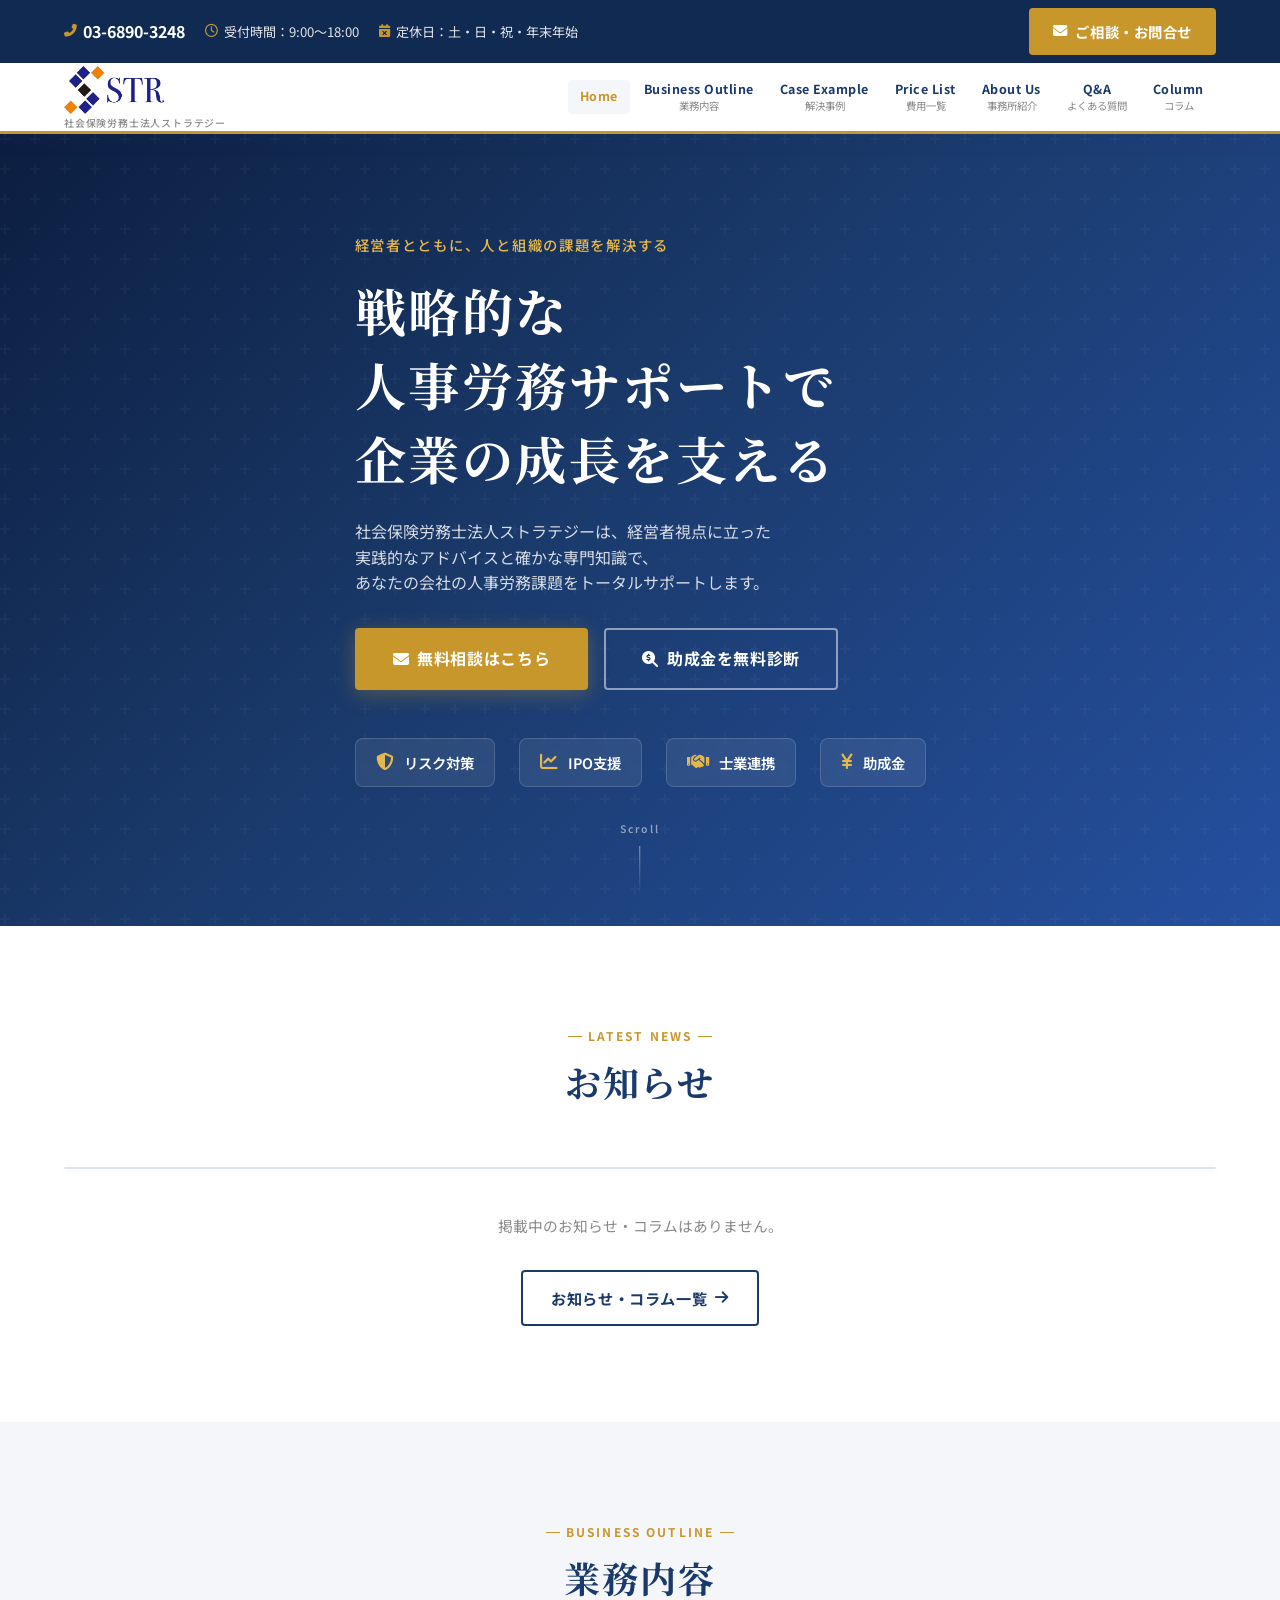
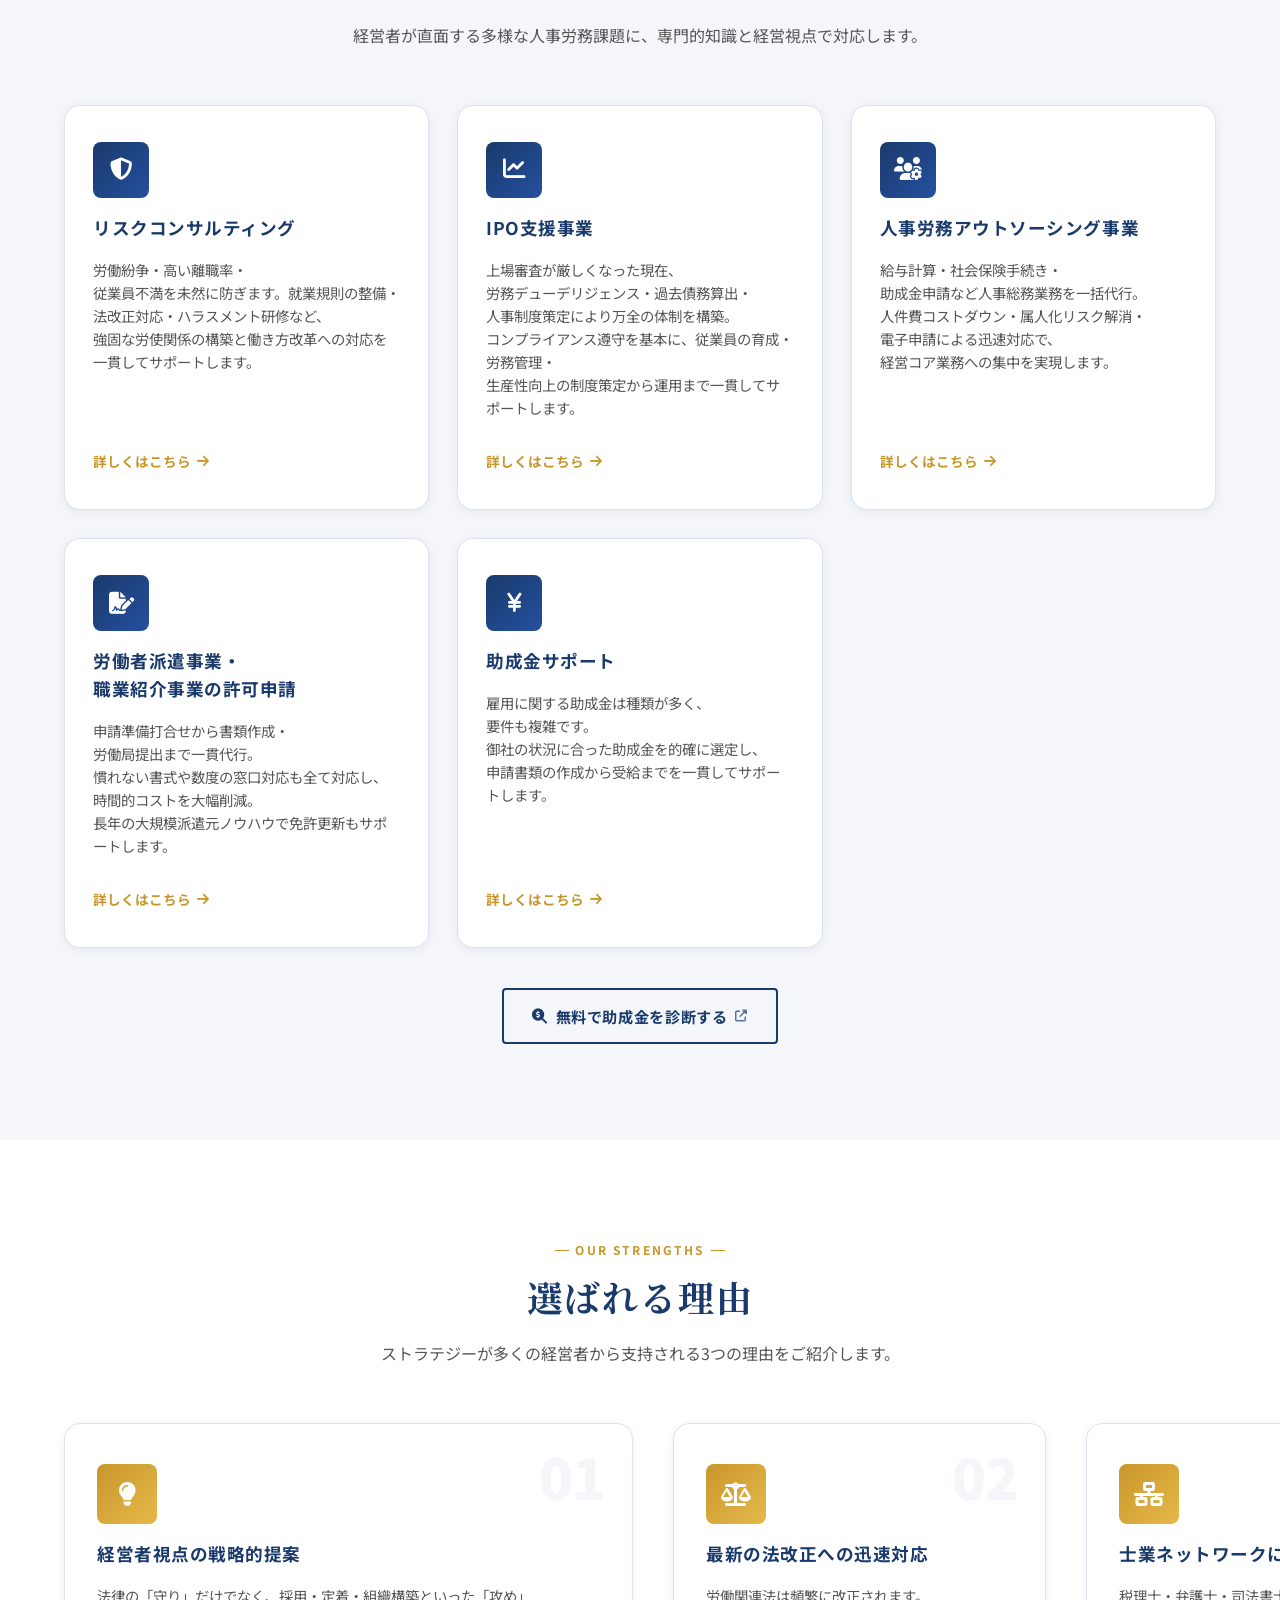
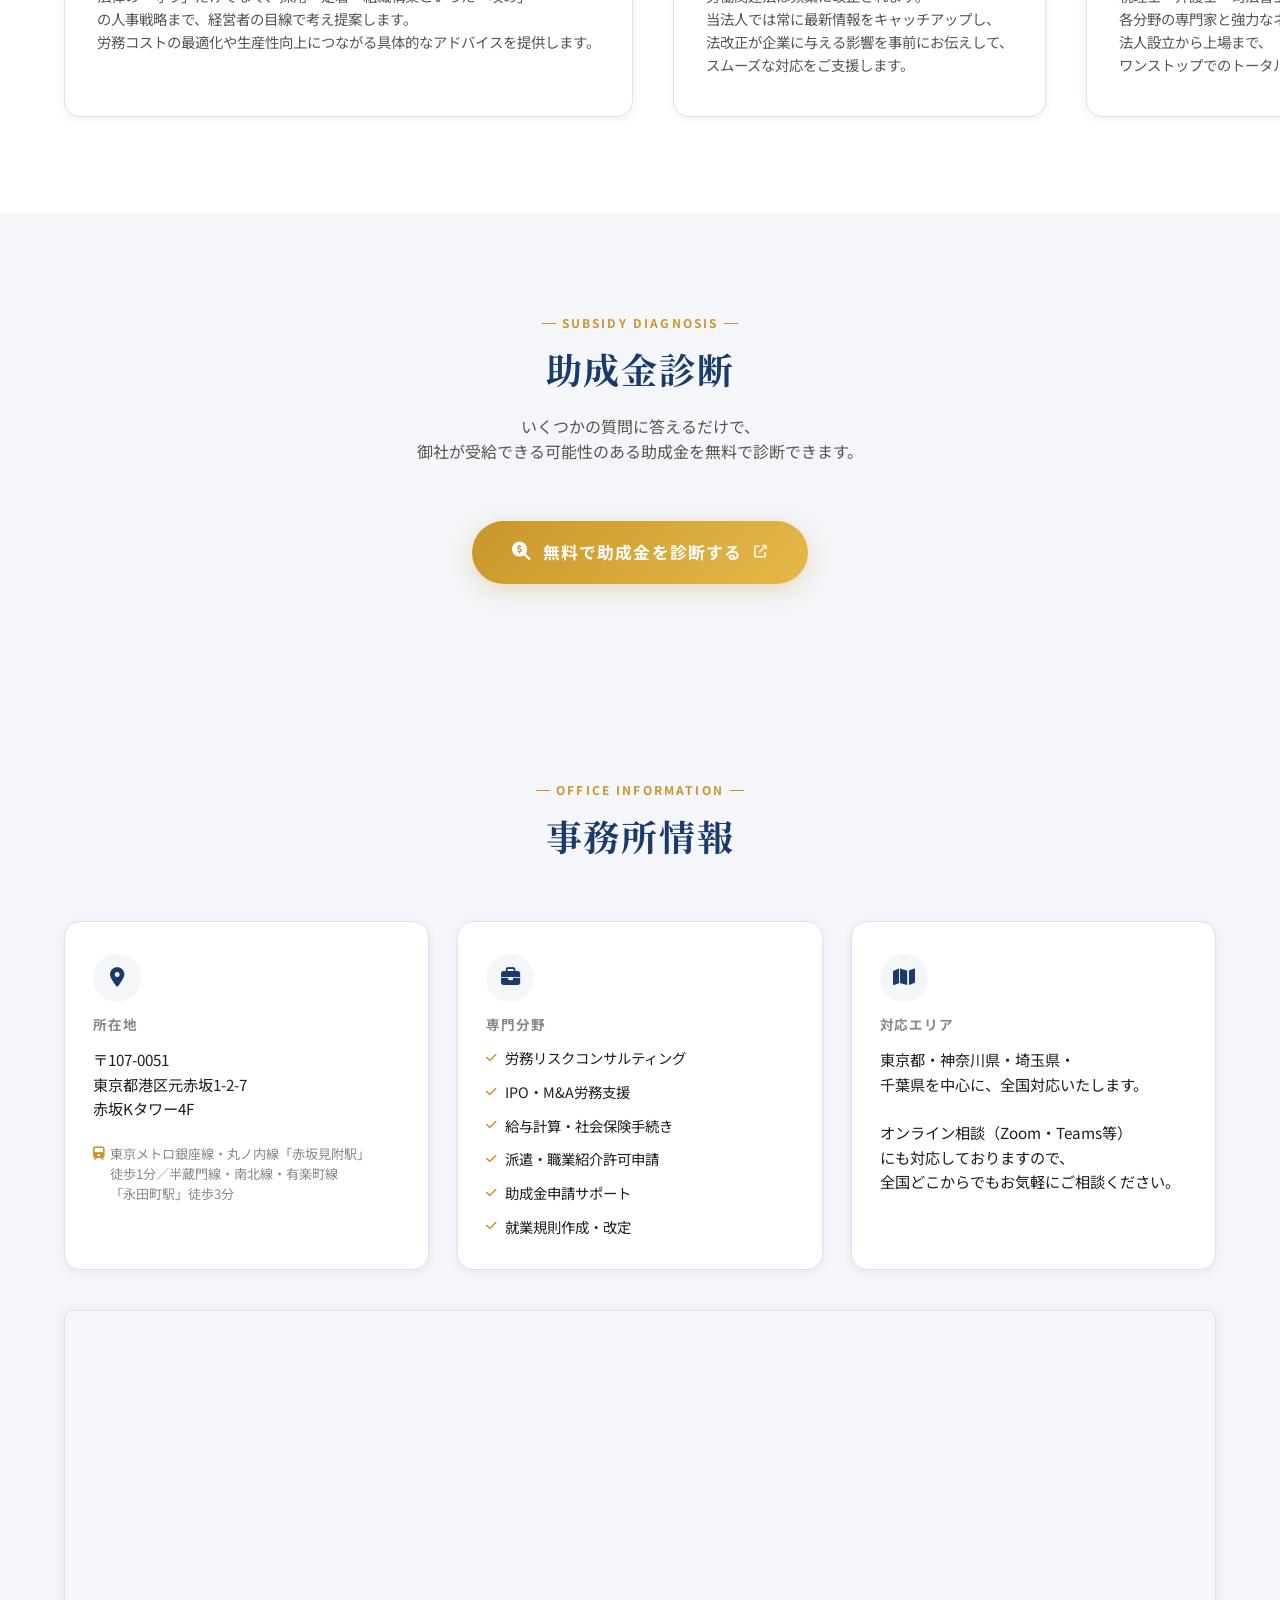
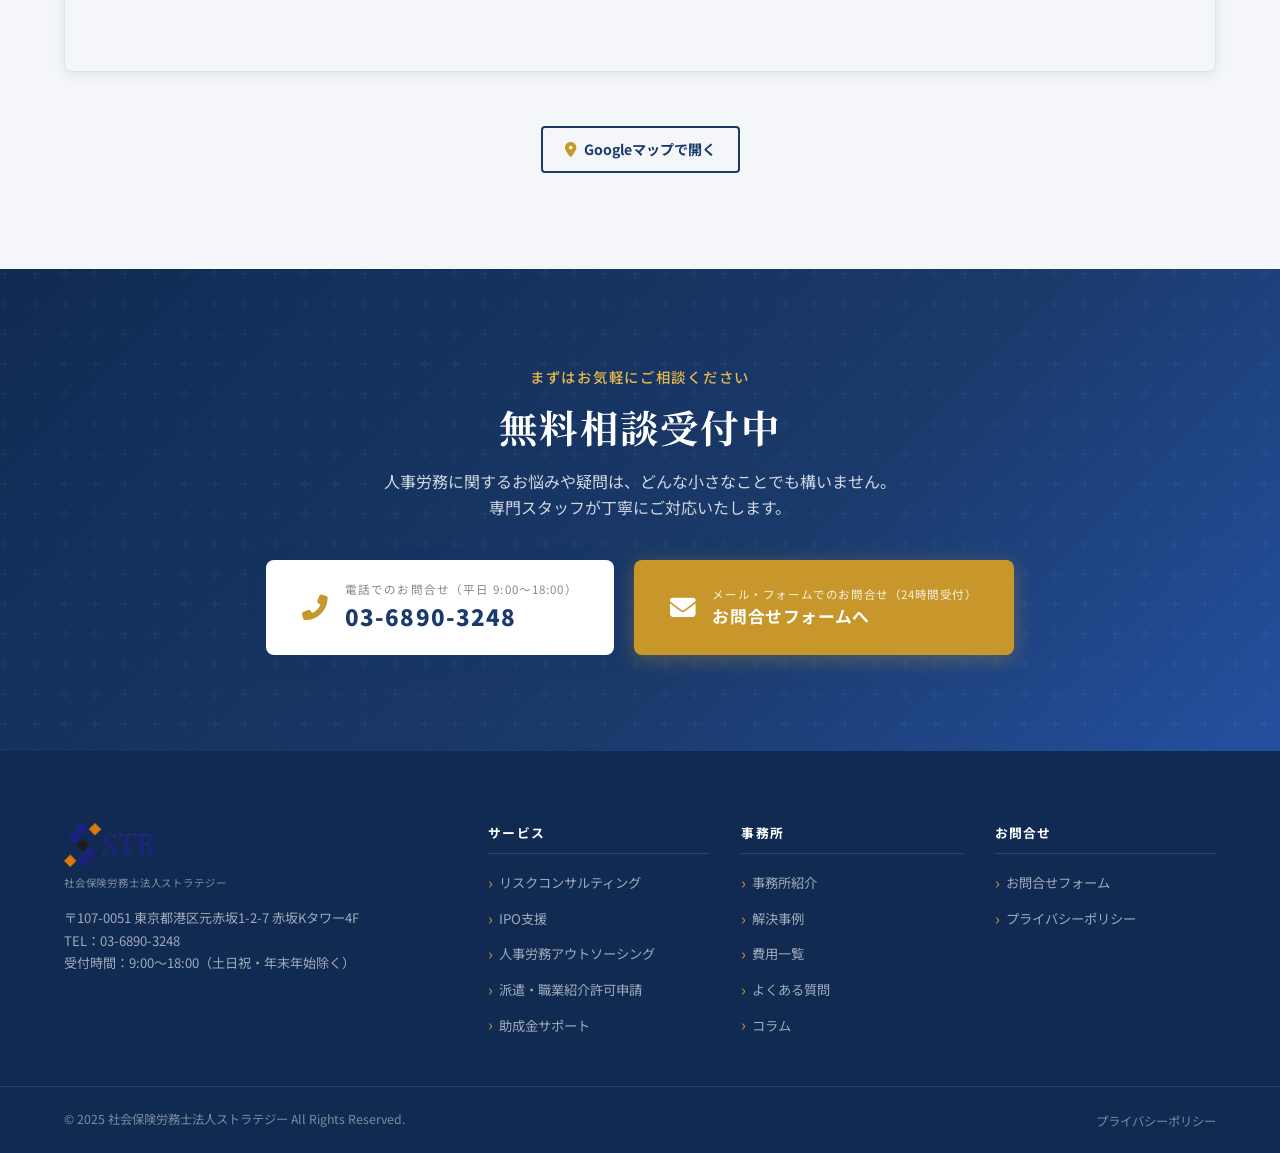
==== commit 3971991a: "Add files via upload" ====
--- a/index.html
+++ b/index.html
@@ -67,11 +67,6 @@
             <li class="nav-item"><a href="column.html"><span class="nav-en">Column</span><span class="nav-ja">コラム</span></a></li>
           </ul>
         </nav>
-        <form class="header-search" action="https://www.google.com/search" method="get" target="_blank" role="search" aria-label="サイト内検索">
-          <input type="hidden" name="q" id="header-search-q">
-          <input type="text" id="header-search-input" placeholder="サイト内検索（例：助成金、就業規則）" aria-label="検索キーワード" autocomplete="off">
-          <button type="submit" aria-label="検索"><i class="fas fa-search"></i></button>
-        </form>
         <button class="hamburger" id="hamburger" aria-label="メニューを開く" aria-expanded="false">
           <span></span><span></span><span></span>
         </button>
@@ -98,11 +93,6 @@
       <li><a href="qa.html">Q&amp;A <span>よくある質問</span></a></li>
       <li><a href="column.html">Column <span>コラム</span></a></li>
     </ul>
-    <form class="mobile-search" action="https://www.google.com/search" method="get" target="_blank" role="search" aria-label="サイト内検索">
-      <input type="hidden" name="q" id="mobile-search-q">
-      <input type="text" id="mobile-search-input" placeholder="サイト内検索（例：助成金、就業規則）" aria-label="検索キーワード" autocomplete="off">
-      <button type="submit" aria-label="検索"><i class="fas fa-search"></i></button>
-    </form>
     <div class="mobile-nav-contact">
       <a href="tel:0368903248" class="mobile-tel"><i class="fas fa-phone-alt"></i>03-6890-3248</a>
       <a href="contact.html" class="btn btn-cta"><i class="fas fa-envelope"></i>ご相談・お問合せ</a>
@@ -173,29 +163,10 @@
           <h2 class="section-title">お知らせ</h2>
         </div>
         <div class="news-inner">
-          <ul class="news-list" id="news-list">
-            <li class="news-item">
-              <a href="column.html" class="news-link">
-                <time class="news-date" datetime="2025-12-15">2025.12.15</time>
-                <span class="news-tag tag-info">お知らせ</span>
-                <p class="news-title">年末年始の休業期間について（2025年12月28日〜2026年1月5日）</p>
-              </a>
-            </li>
-            <li class="news-item">
-              <a href="column.html" class="news-link">
-                <time class="news-date" datetime="2025-11-20">2025.11.20</time>
-                <span class="news-tag tag-column">コラム</span>
-                <p class="news-title">2026年4月施行「育児・介護休業法改正」のポイントと企業が準備すべき対応策</p>
-              </a>
-            </li>
-            <li class="news-item">
-              <a href="column.html" class="news-link">
-                <time class="news-date" datetime="2025-10-05">2025.10.05</time>
-                <span class="news-tag tag-column">コラム</span>
-                <p class="news-title">助成金活用で採用コストを削減——中小企業が知っておくべき最新情報</p>
-              </a>
-            </li>
+          <ul class="news-list" id="news-list" aria-label="お知らせ一覧">
+            <!-- 記事は data/column-posts.json または管理画面から追加 -->
           </ul>
+          <p class="news-empty-message" style="text-align:center;color:var(--color-text-muted);font-size:0.92rem;line-height:1.7;padding:20px 0 8px;margin:0;">掲載中のお知らせ・コラムはありません。</p>
           <div class="news-more">
             <a href="column.html" class="btn btn-outline">
               お知らせ・コラム一覧 <i class="fas fa-arrow-right"></i>
